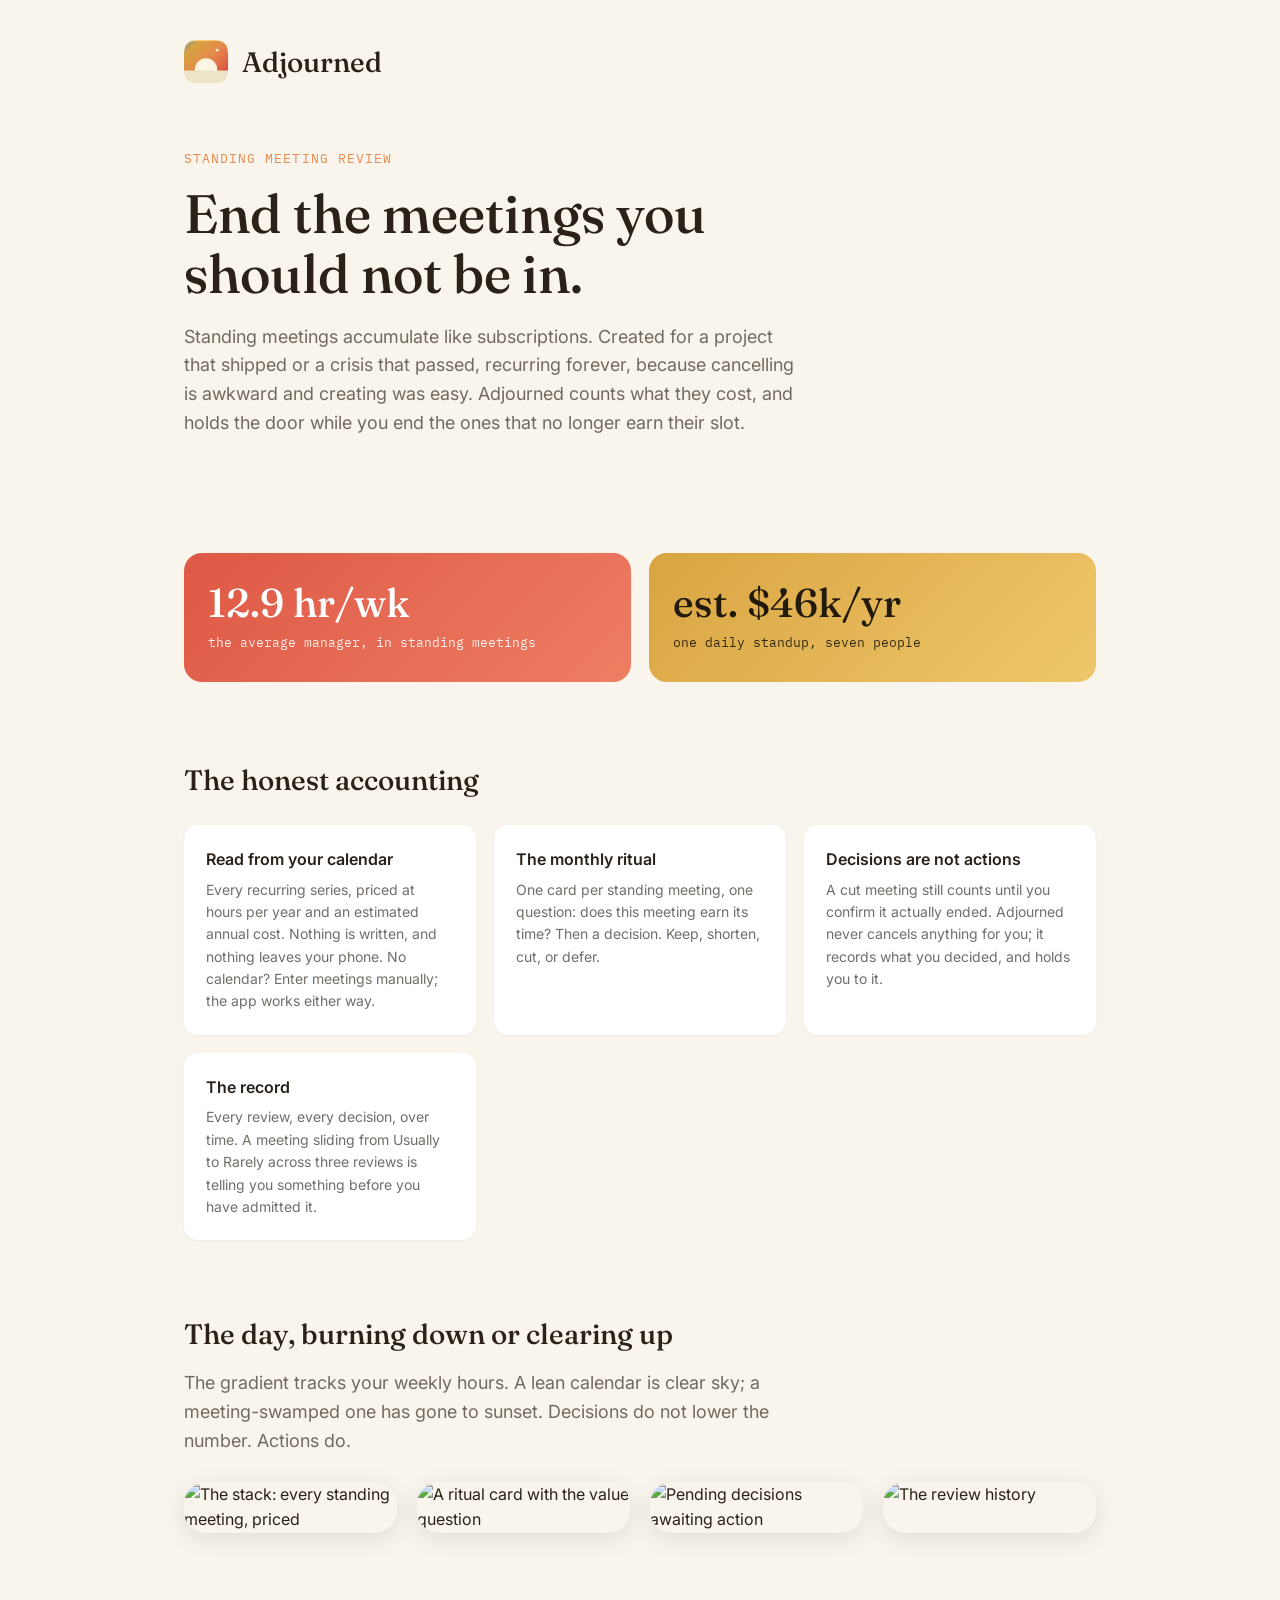
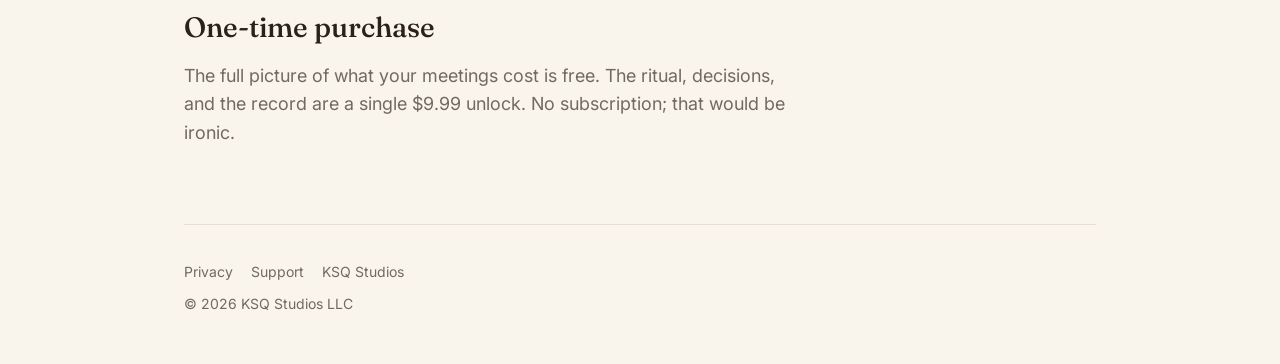
==== index.html @ c8b76a04 "adjournedapp.com v1: index, privacy, support, assets" ====
<!DOCTYPE html>
<html lang="en">
<head>
  <meta charset="utf-8">
  <meta name="viewport" content="width=device-width, initial-scale=1">
  <title>Adjourned: end the meetings you should not be in</title>
  <meta name="description" content="Standing meetings accumulate like subscriptions. Adjourned counts what they cost, and holds the door while you end the ones that no longer earn their slot.">
  <link rel="icon" href="/favicon.png">
  <link rel="apple-touch-icon" href="/apple-touch-icon.png">
  <meta property="og:title" content="Adjourned">
  <meta property="og:description" content="End the meetings you should not be in.">
  <meta property="og:image" content="https://adjournedapp.com/og-image.png">
  <meta property="og:url" content="https://adjournedapp.com">
  <link rel="preconnect" href="https://fonts.googleapis.com">
  <link rel="preconnect" href="https://fonts.gstatic.com" crossorigin>
  <link href="https://fonts.googleapis.com/css2?family=Fraunces:opsz,wght@9..144,500&family=IBM+Plex+Mono:wght@400;500&family=Inter:wght@400;500;600&display=swap" rel="stylesheet">
  <link rel="stylesheet" href="/styles.css">
</head>
<body>
  <div class="wrap">
    <header>
      <div class="mark-row">
        <img src="/apple-touch-icon.png" alt="">
        <a class="wordmark" href="/">Adjourned</a>
      </div>
    </header>

    <div class="hero">
      <div class="eyebrow">Standing meeting review</div>
      <h1>End the meetings you<br>should not be in.</h1>
      <p class="lede">Standing meetings accumulate like subscriptions. Created for a project that shipped or a crisis that passed, recurring forever, because cancelling is awkward and creating was easy. Adjourned counts what they cost, and holds the door while you end the ones that no longer earn their slot.</p>
      <a class="store-badge" href="#" aria-label="Download on the App Store">
        <!-- App Store badge img goes here at launch -->
      </a>
    </div>

    <div class="figures">
      <div class="figure-card coral">
        <div class="big">12.9 hr/wk</div>
        <div class="caption">the average manager, in standing meetings</div>
      </div>
      <div class="figure-card golden">
        <div class="big">est. $46k/yr</div>
        <div class="caption">one daily standup, seven people</div>
      </div>
    </div>

    <section>
      <h2>The honest accounting</h2>
      <div class="feature-grid">
        <div class="feature">
          <h3>Read from your calendar</h3>
          <p>Every recurring series, priced at hours per year and an estimated annual cost. Nothing is written, and nothing leaves your phone. No calendar? Enter meetings manually; the app works either way.</p>
        </div>
        <div class="feature">
          <h3>The monthly ritual</h3>
          <p>One card per standing meeting, one question: does this meeting earn its time? Then a decision. Keep, shorten, cut, or defer.</p>
        </div>
        <div class="feature">
          <h3>Decisions are not actions</h3>
          <p>A cut meeting still counts until you confirm it actually ended. Adjourned never cancels anything for you; it records what you decided, and holds you to it.</p>
        </div>
        <div class="feature">
          <h3>The record</h3>
          <p>Every review, every decision, over time. A meeting sliding from Usually to Rarely across three reviews is telling you something before you have admitted it.</p>
        </div>
      </div>
    </section>

    <section>
      <h2>The day, burning down or clearing up</h2>
      <p class="lede">The gradient tracks your weekly hours. A lean calendar is clear sky; a meeting-swamped one has gone to sunset. Decisions do not lower the number. Actions do.</p>
      <div class="shots">
        <img src="/images/01.png" alt="The stack: every standing meeting, priced">
        <img src="/images/02.png" alt="A ritual card with the value question">
        <img src="/images/03.png" alt="Pending decisions awaiting action">
        <img src="/images/04.png" alt="The review history">
      </div>
    </section>

    <section>
      <h2>One-time purchase</h2>
      <p class="lede">The full picture of what your meetings cost is free. The ritual, decisions, and the record are a single $9.99 unlock. No subscription; that would be ironic.</p>
    </section>

    <footer>
      <nav>
        <a href="/privacy">Privacy</a>
        <a href="/support">Support</a>
        <a href="https://ksqstudios.com">KSQ Studios</a>
      </nav>
      <div>&copy; 2026 KSQ Studios LLC</div>
    </footer>
  </div>
</body>
</html>
---- styles.css ----
/* adjournedapp.com shared stylesheet.
   Palette: Adjourned cream base, sunset arc accents.
   Fraunces: wordmark + gradient card figures only.
   IBM Plex Mono: eyebrows + data. Inter: everything else. */

:root {
  --cream: #FAF5EC;
  --ink: #2A2118;
  --ink-soft: rgba(42, 33, 24, 0.66);
  --card: #FFFFFF;
  --accent: #E58A4E;
  --sky-top: #4A90C2;    --sky-bottom: #7FB8DC;
  --golden-top: #D9A441; --golden-bottom: #EFC76B;
  --apricot-top: #E58A4E;--apricot-bottom: #F2AC72;
  --coral-top: #DE5845;  --coral-bottom: #EE7E63;
  --verm-top: #C7302B;   --verm-bottom: #E04E38;
}

* { margin: 0; padding: 0; box-sizing: border-box; }

body {
  background: var(--cream);
  color: var(--ink);
  font-family: 'Inter', -apple-system, sans-serif;
  font-size: 16px;
  line-height: 1.6;
  -webkit-font-smoothing: antialiased;
}

.wrap {
  max-width: 960px;
  margin: 0 auto;
  padding: 0 24px;
}

/* Masthead */
header {
  padding: 40px 0 8px;
}
.mark-row {
  display: flex;
  align-items: center;
  gap: 14px;
}
.mark-row img {
  width: 44px; height: 44px;
  border-radius: 10px;
}
.wordmark {
  font-family: 'Fraunces', serif;
  font-weight: 500;
  font-size: 28px;
  color: var(--ink);
  text-decoration: none;
}

/* Hero */
.hero {
  padding: 56px 0 40px;
}
.eyebrow {
  font-family: 'IBM Plex Mono', monospace;
  font-size: 13px;
  letter-spacing: 0.08em;
  text-transform: uppercase;
  color: var(--accent);
  margin-bottom: 14px;
}
h1 {
  font-family: 'Fraunces', serif;
  font-weight: 500;
  font-size: clamp(34px, 6vw, 54px);
  line-height: 1.12;
  margin-bottom: 18px;
}
.lede {
  font-size: 18px;
  color: var(--ink-soft);
  max-width: 620px;
}
.store-badge {
  display: inline-block;
  margin-top: 28px;
}

/* Gradient figure cards */
.figures {
  display: grid;
  grid-template-columns: 1fr 1fr;
  gap: 18px;
  margin: 40px 0;
}
@media (max-width: 640px) { .figures { grid-template-columns: 1fr; } }
.figure-card {
  border-radius: 18px;
  padding: 28px 24px;
  color: #fff;
}
.figure-card.coral { background: linear-gradient(135deg, var(--coral-top), var(--coral-bottom)); }
.figure-card.golden { background: linear-gradient(135deg, var(--golden-top), var(--golden-bottom)); color: rgba(0,0,0,0.85); }
.figure-card .big {
  font-family: 'Fraunces', serif;
  font-weight: 500;
  font-size: 40px;
  line-height: 1.1;
}
.figure-card .caption {
  font-family: 'IBM Plex Mono', monospace;
  font-size: 13px;
  margin-top: 8px;
  opacity: 0.9;
}

/* Feature sections */
section { padding: 36px 0; }
h2 {
  font-family: 'Fraunces', serif;
  font-weight: 500;
  font-size: 28px;
  margin-bottom: 12px;
}
.feature-grid {
  display: grid;
  grid-template-columns: repeat(auto-fit, minmax(260px, 1fr));
  gap: 18px;
  margin-top: 22px;
}
.feature {
  background: var(--card);
  border-radius: 14px;
  padding: 22px;
  box-shadow: 0 1px 3px rgba(0,0,0,0.05);
}
.feature h3 {
  font-size: 16px;
  font-weight: 600;
  margin-bottom: 6px;
}
.feature p {
  font-size: 14px;
  color: var(--ink-soft);
}

/* Screenshots */
.shots {
  display: grid;
  grid-template-columns: repeat(auto-fit, minmax(200px, 1fr));
  gap: 20px;
  margin-top: 26px;
}
.shots img {
  width: 100%;
  border-radius: 22px;
  box-shadow: 0 6px 24px rgba(0,0,0,0.10);
}

/* Prose pages (privacy, support) */
.prose { padding: 24px 0 56px; max-width: 680px; }
.prose h1 { font-size: 34px; }
.prose h2 { font-size: 21px; margin-top: 30px; }
.prose p, .prose li { color: var(--ink-soft); margin-top: 10px; }
.prose ul { padding-left: 22px; }
.prose a { color: var(--accent); }

/* Footer */
footer {
  padding: 36px 0 48px;
  border-top: 1px solid rgba(42,33,24,0.10);
  margin-top: 40px;
  font-size: 14px;
  color: var(--ink-soft);
}
footer nav { display: flex; gap: 18px; margin-bottom: 10px; }
footer a { color: var(--ink-soft); text-decoration: none; }
footer a:hover { color: var(--accent); }
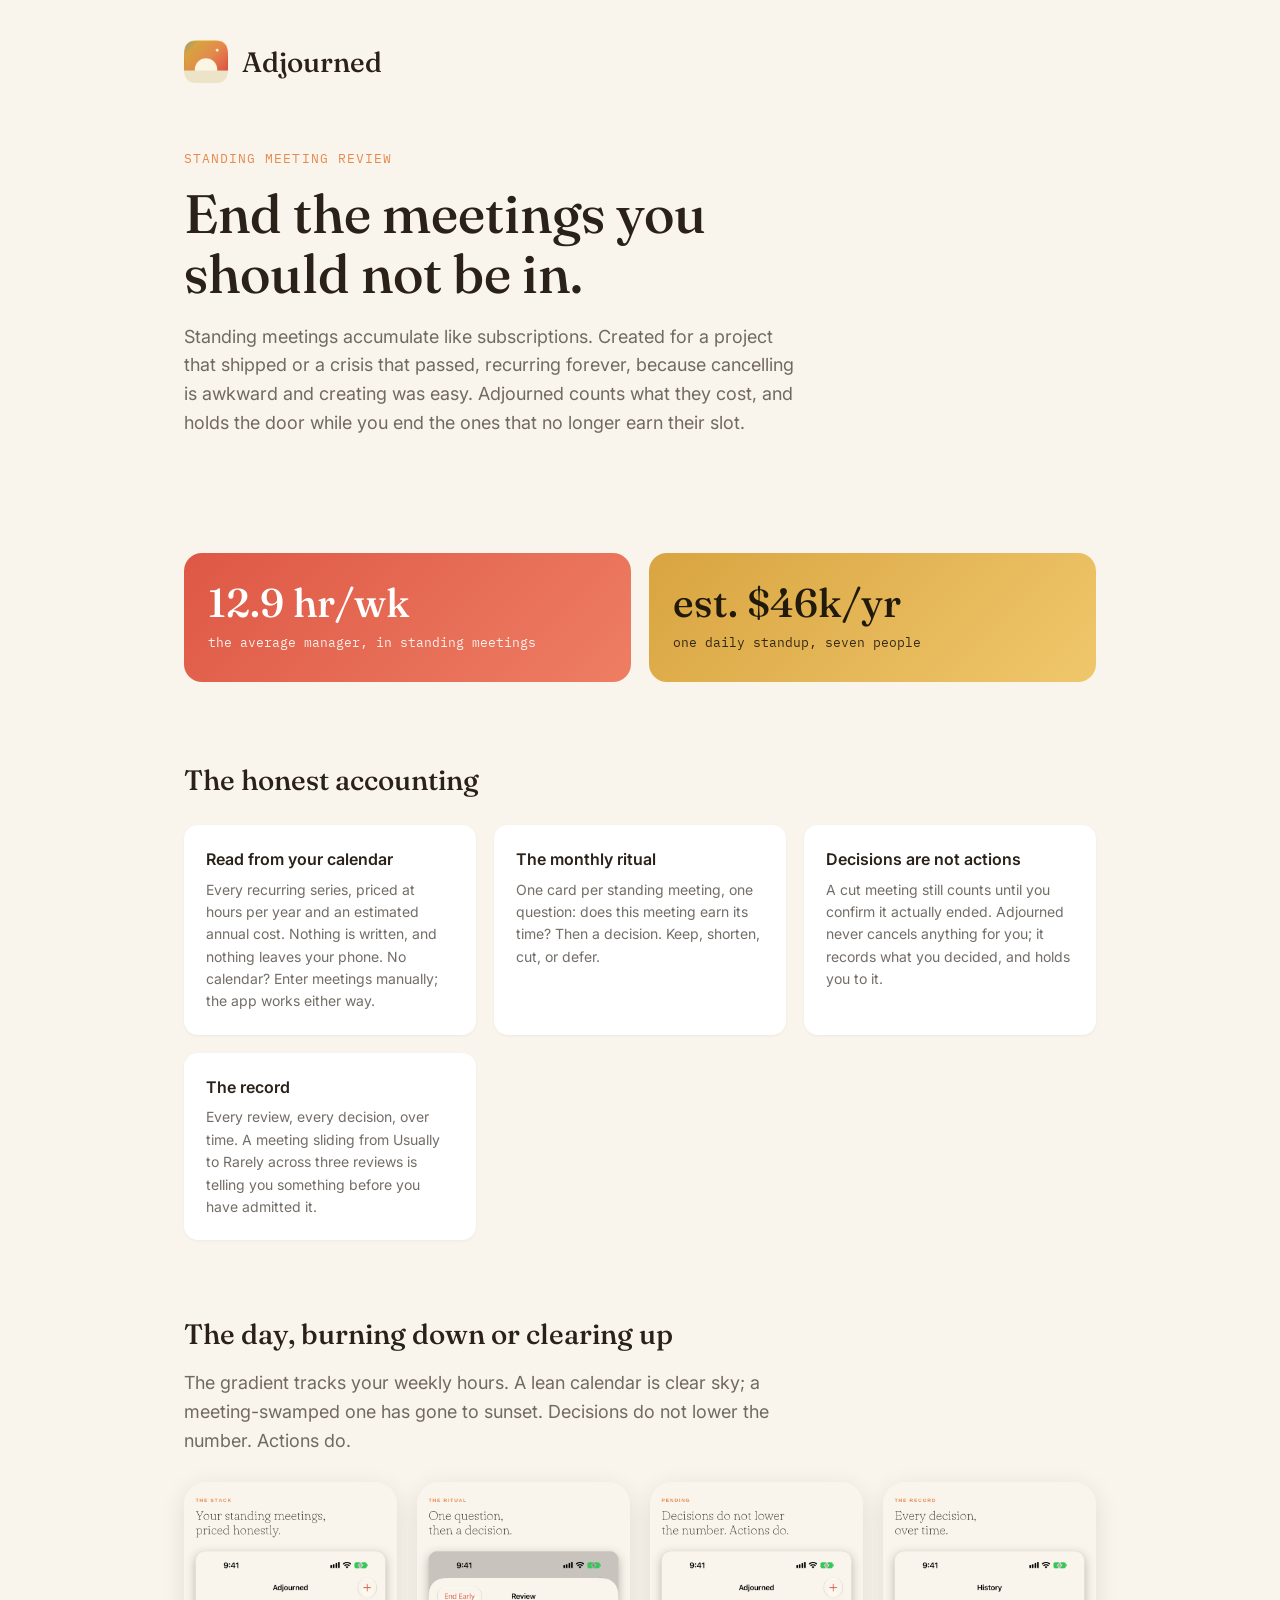
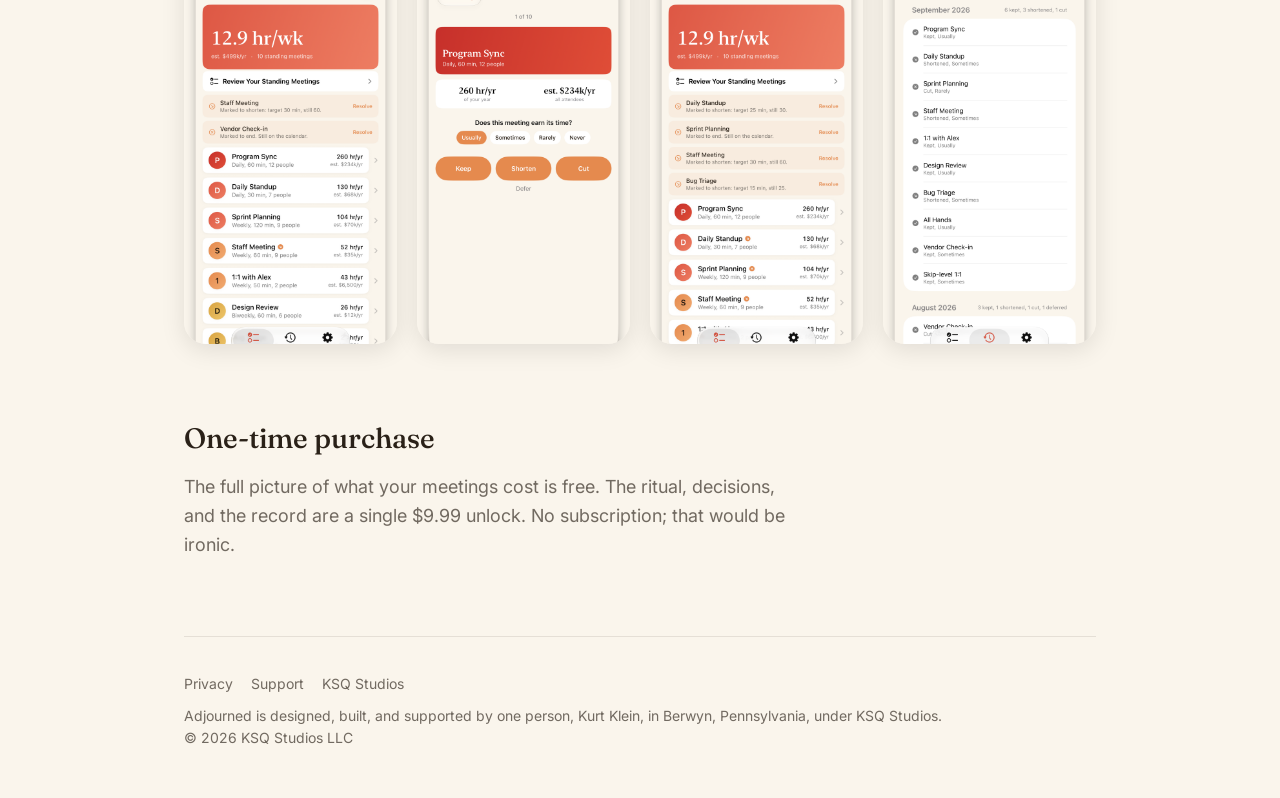
==== commit 2802d6d0: "Drop sibling app list from attribution" ====
--- a/index.html
+++ b/index.html
@@ -89,6 +89,7 @@
         <a href="/support">Support</a>
         <a href="https://ksqstudios.com">KSQ Studios</a>
       </nav>
+      <p>Adjourned is designed, built, and supported by one person, Kurt Klein, in Berwyn, Pennsylvania, under KSQ Studios.</p>
       <div>&copy; 2026 KSQ Studios LLC</div>
     </footer>
   </div>
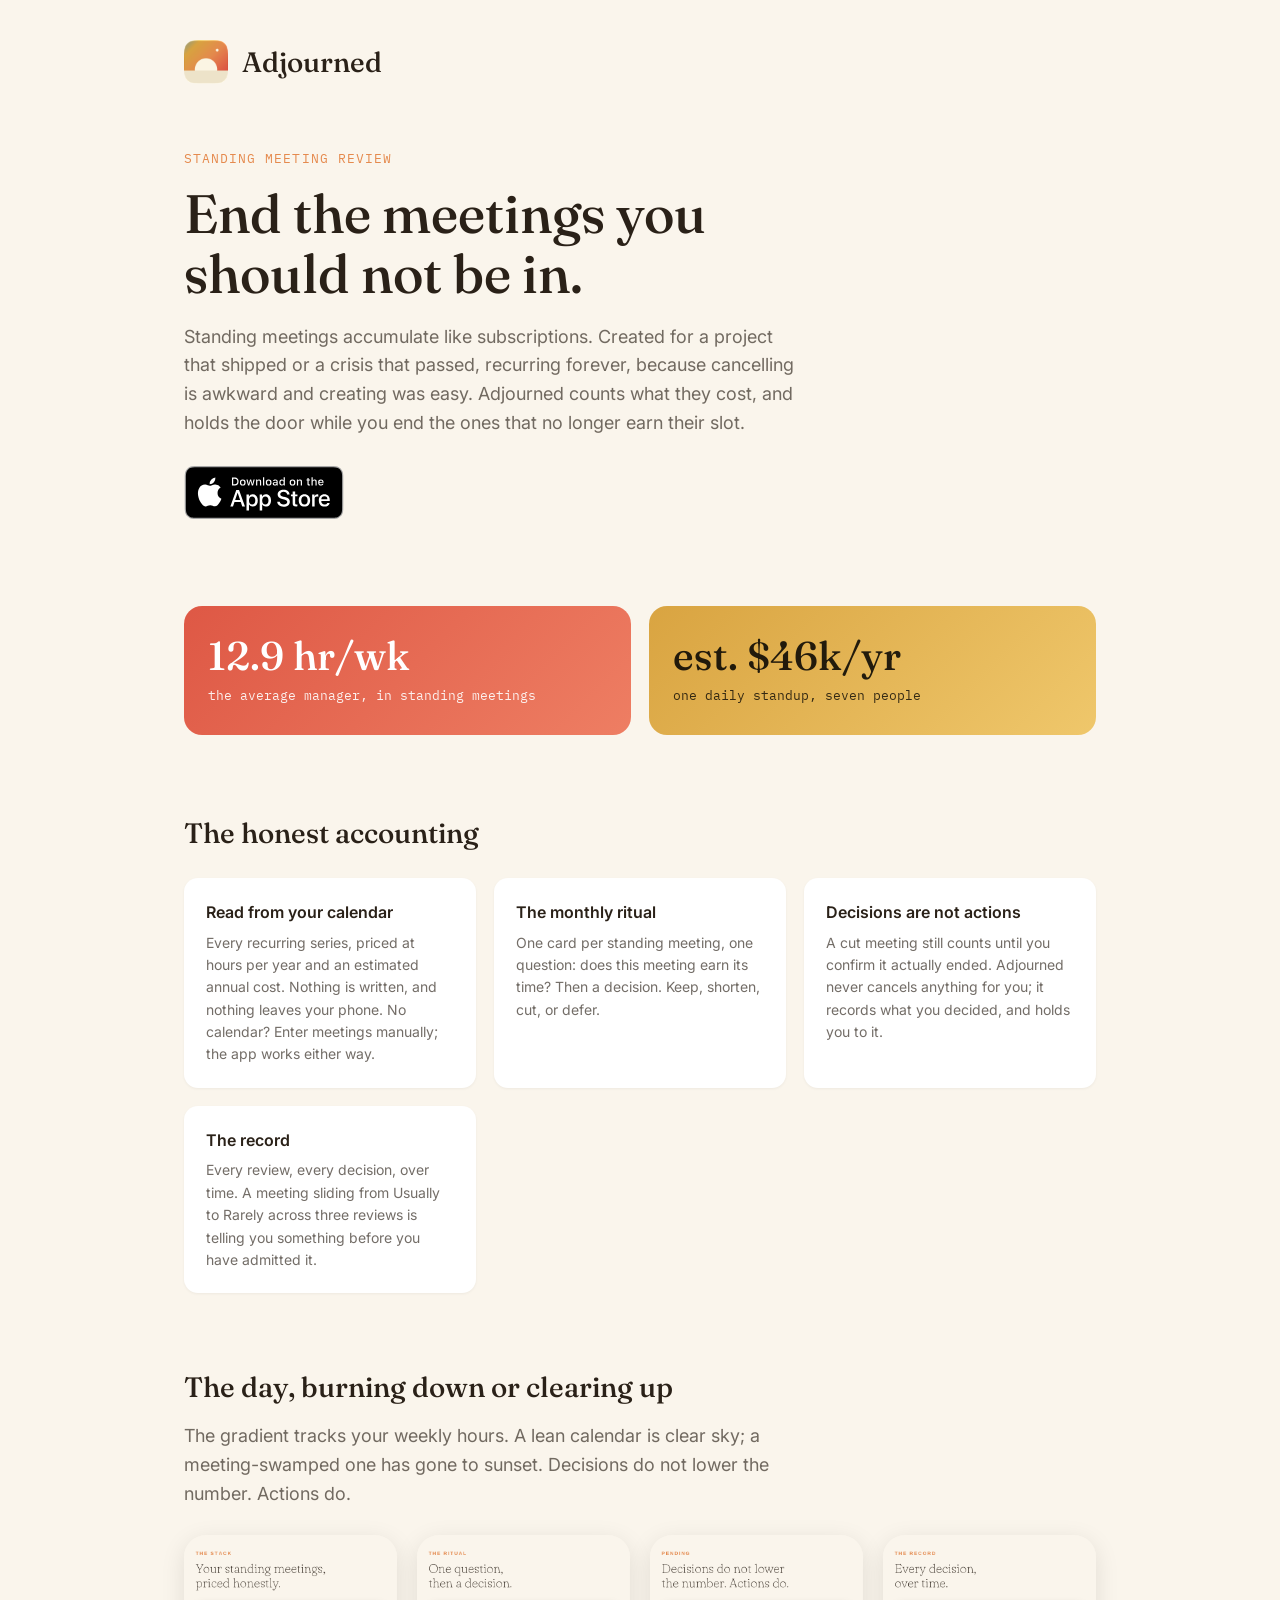
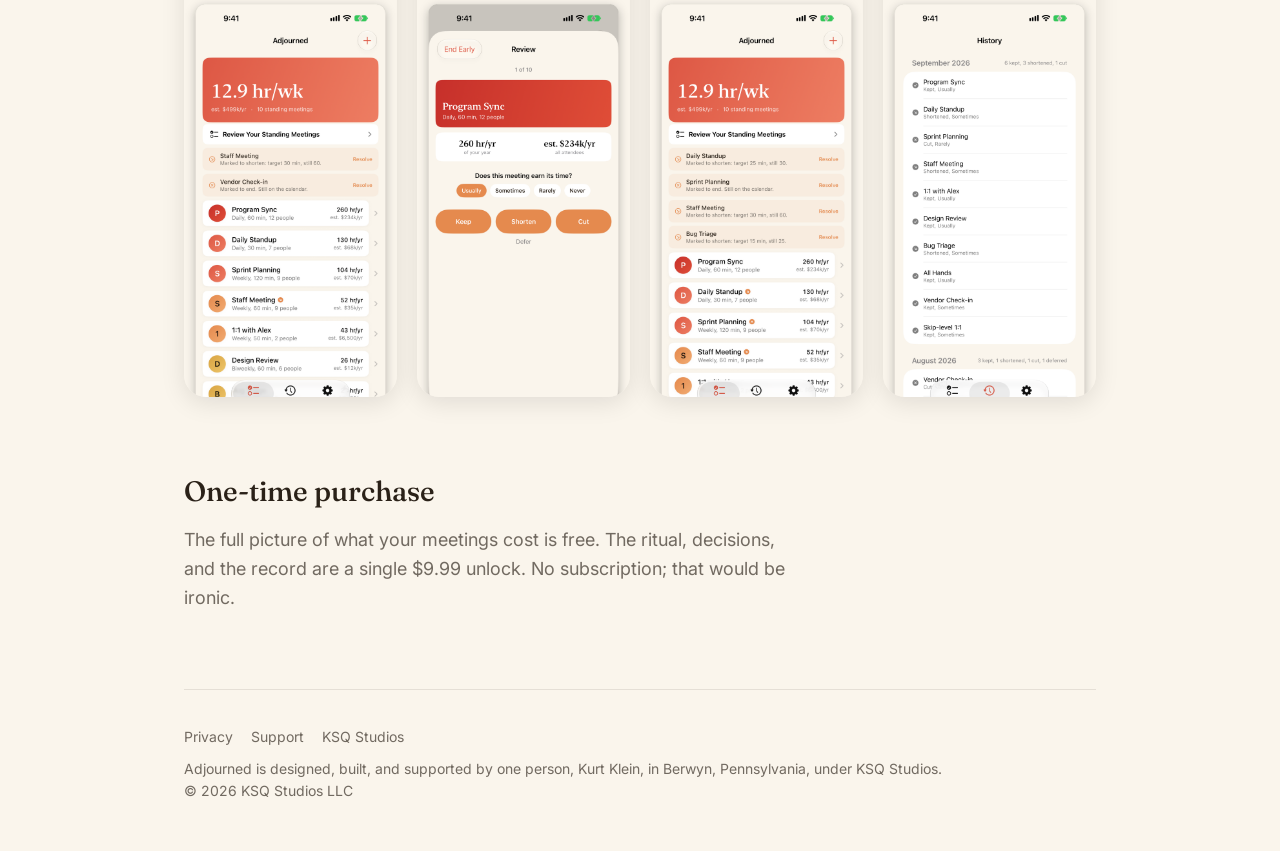
==== commit 7cc73c38: "Activate App Store link for launch" ====
--- a/index.html
+++ b/index.html
@@ -29,8 +29,8 @@
       <div class="eyebrow">Standing meeting review</div>
       <h1>End the meetings you<br>should not be in.</h1>
       <p class="lede">Standing meetings accumulate like subscriptions. Created for a project that shipped or a crisis that passed, recurring forever, because cancelling is awkward and creating was easy. Adjourned counts what they cost, and holds the door while you end the ones that no longer earn their slot.</p>
-      <a class="store-badge" href="#" aria-label="Download on the App Store">
-        <!-- App Store badge img goes here at launch -->
+      <a class="store-badge" href="https://apps.apple.com/us/app/adjourned/id6806115869" rel="noopener" aria-label="Download on the App Store">
+        <img src="/images/app-store-badge.svg" alt="Download on the App Store" width="160" height="53" style="display: block;">
       </a>
     </div>
 
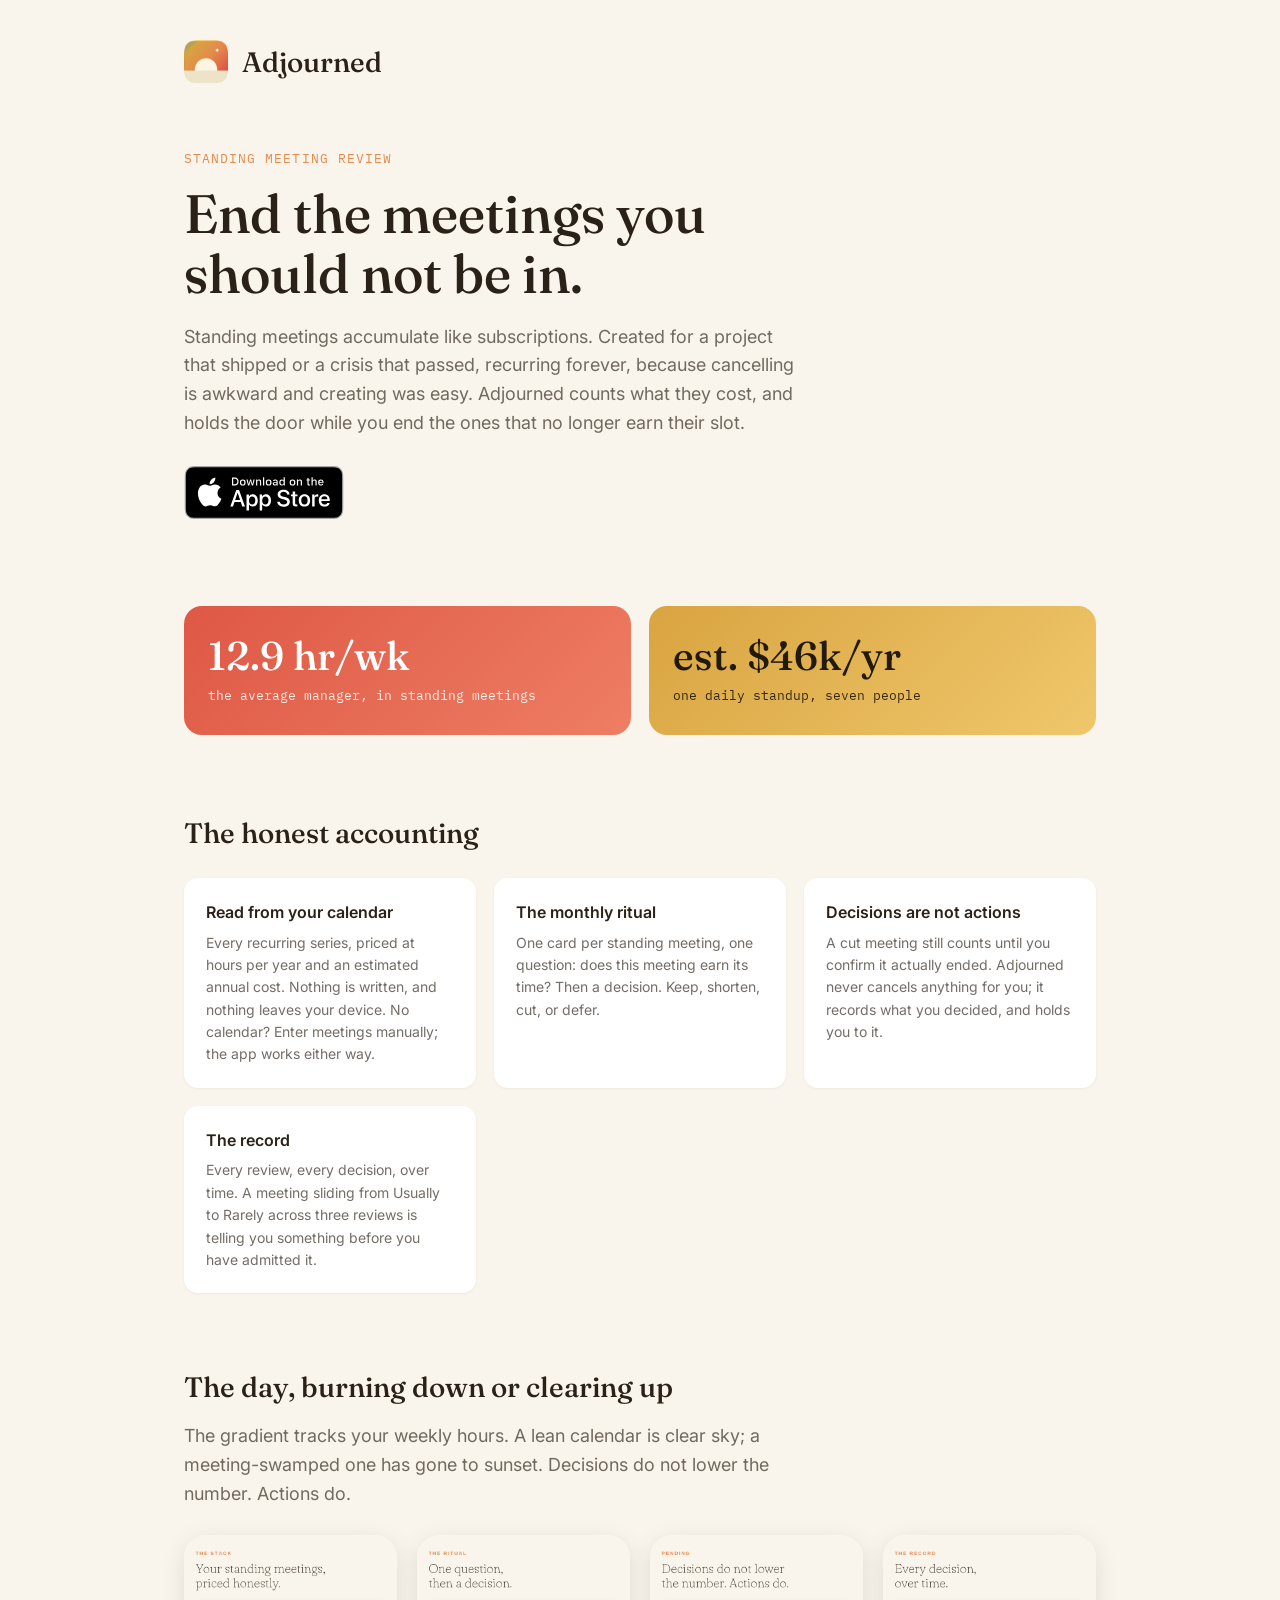
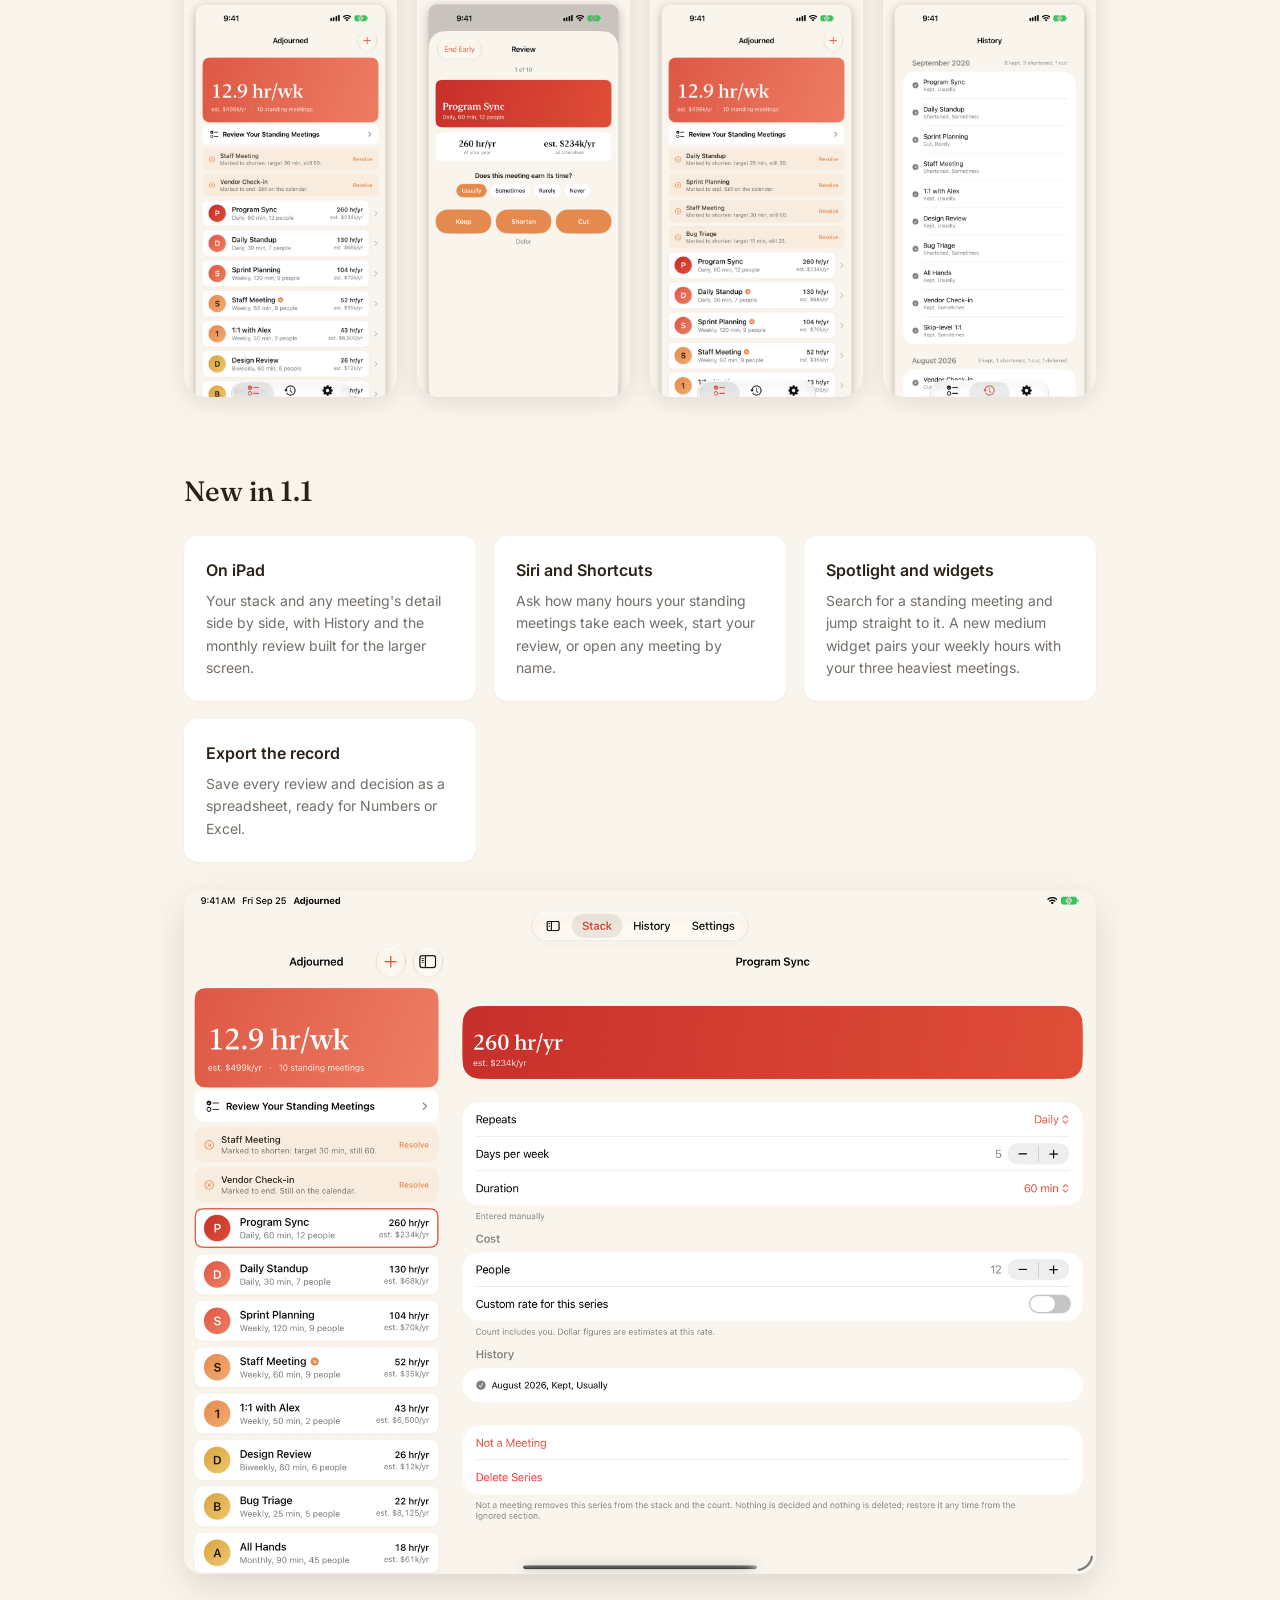
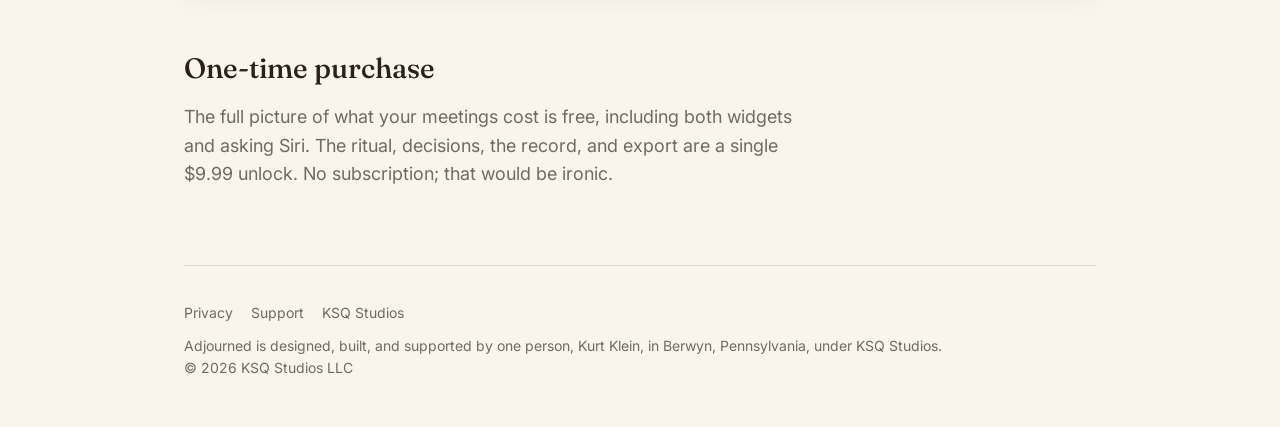
==== commit cffc0040: "Updated site for v1.1" ====
--- a/index.html
+++ b/index.html
@@ -15,6 +15,18 @@
   <link rel="preconnect" href="https://fonts.gstatic.com" crossorigin>
   <link href="https://fonts.googleapis.com/css2?family=Fraunces:opsz,wght@9..144,500&family=IBM+Plex+Mono:wght@400;500&family=Inter:wght@400;500;600&display=swap" rel="stylesheet">
   <link rel="stylesheet" href="/styles.css">
+  <style>
+    /* v1.1: the landscape iPad capture. The .shots grid is sized for
+       portrait phone captures, so this image gets its own frame. */
+    .ipad-shot {
+      display: block;
+      width: 100%;
+      height: auto;
+      margin-top: 28px;
+      border-radius: 18px;
+      box-shadow: 0 12px 36px rgba(42, 33, 24, 0.14);
+    }
+  </style>
 </head>
 <body>
   <div class="wrap">
@@ -50,7 +62,7 @@
       <div class="feature-grid">
         <div class="feature">
           <h3>Read from your calendar</h3>
-          <p>Every recurring series, priced at hours per year and an estimated annual cost. Nothing is written, and nothing leaves your phone. No calendar? Enter meetings manually; the app works either way.</p>
+          <p>Every recurring series, priced at hours per year and an estimated annual cost. Nothing is written, and nothing leaves your device. No calendar? Enter meetings manually; the app works either way.</p>
         </div>
         <div class="feature">
           <h3>The monthly ritual</h3>
@@ -79,8 +91,31 @@
     </section>
 
     <section>
+      <h2>New in 1.1</h2>
+      <div class="feature-grid">
+        <div class="feature">
+          <h3>On iPad</h3>
+          <p>Your stack and any meeting's detail side by side, with History and the monthly review built for the larger screen.</p>
+        </div>
+        <div class="feature">
+          <h3>Siri and Shortcuts</h3>
+          <p>Ask how many hours your standing meetings take each week, start your review, or open any meeting by name.</p>
+        </div>
+        <div class="feature">
+          <h3>Spotlight and widgets</h3>
+          <p>Search for a standing meeting and jump straight to it. A new medium widget pairs your weekly hours with your three heaviest meetings.</p>
+        </div>
+        <div class="feature">
+          <h3>Export the record</h3>
+          <p>Save every review and decision as a spreadsheet, ready for Numbers or Excel.</p>
+        </div>
+      </div>
+      <img class="ipad-shot" src="/images/ipad-01.png" alt="Adjourned on iPad: the stack of standing meetings beside one meeting's detail" width="1600" height="1200" loading="lazy">
+    </section>
+
+    <section>
       <h2>One-time purchase</h2>
-      <p class="lede">The full picture of what your meetings cost is free. The ritual, decisions, and the record are a single $9.99 unlock. No subscription; that would be ironic.</p>
+      <p class="lede">The full picture of what your meetings cost is free, including both widgets and asking Siri. The ritual, decisions, the record, and export are a single $9.99 unlock. No subscription; that would be ironic.</p>
     </section>
 
     <footer>
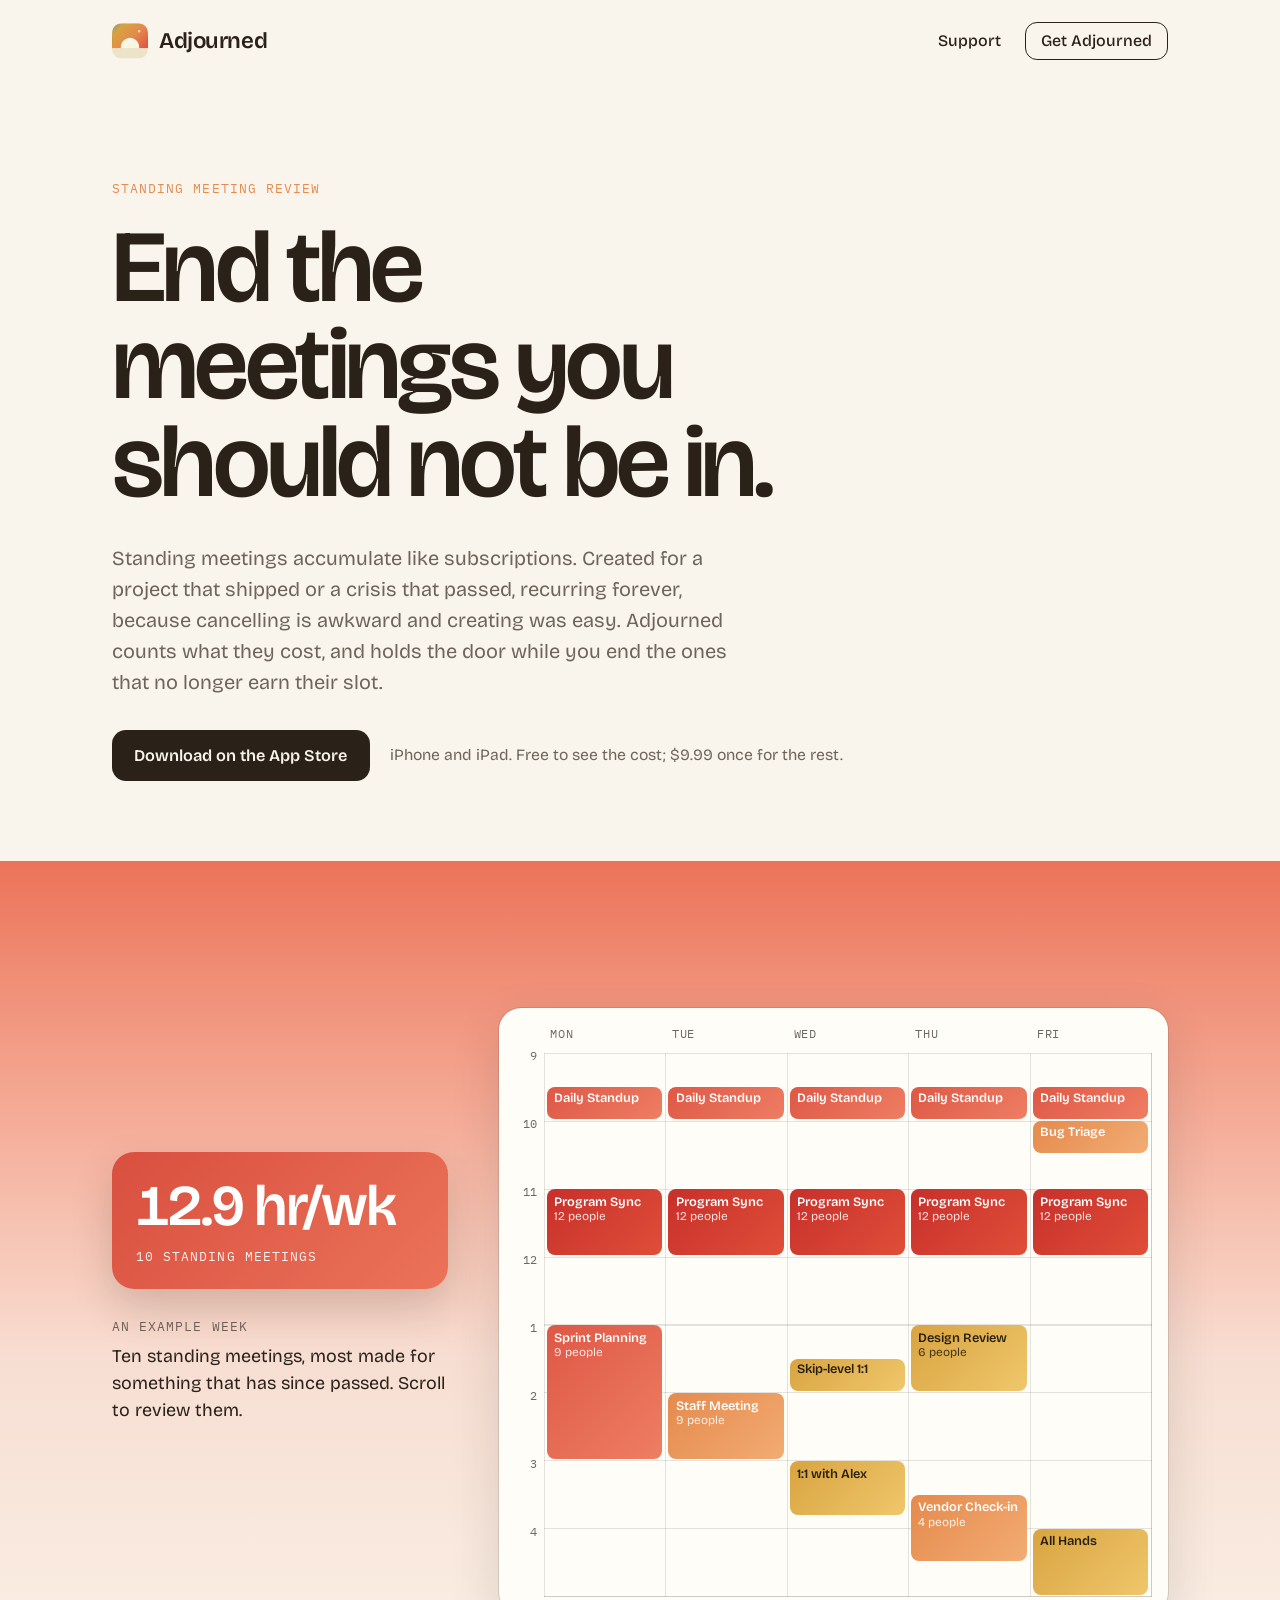
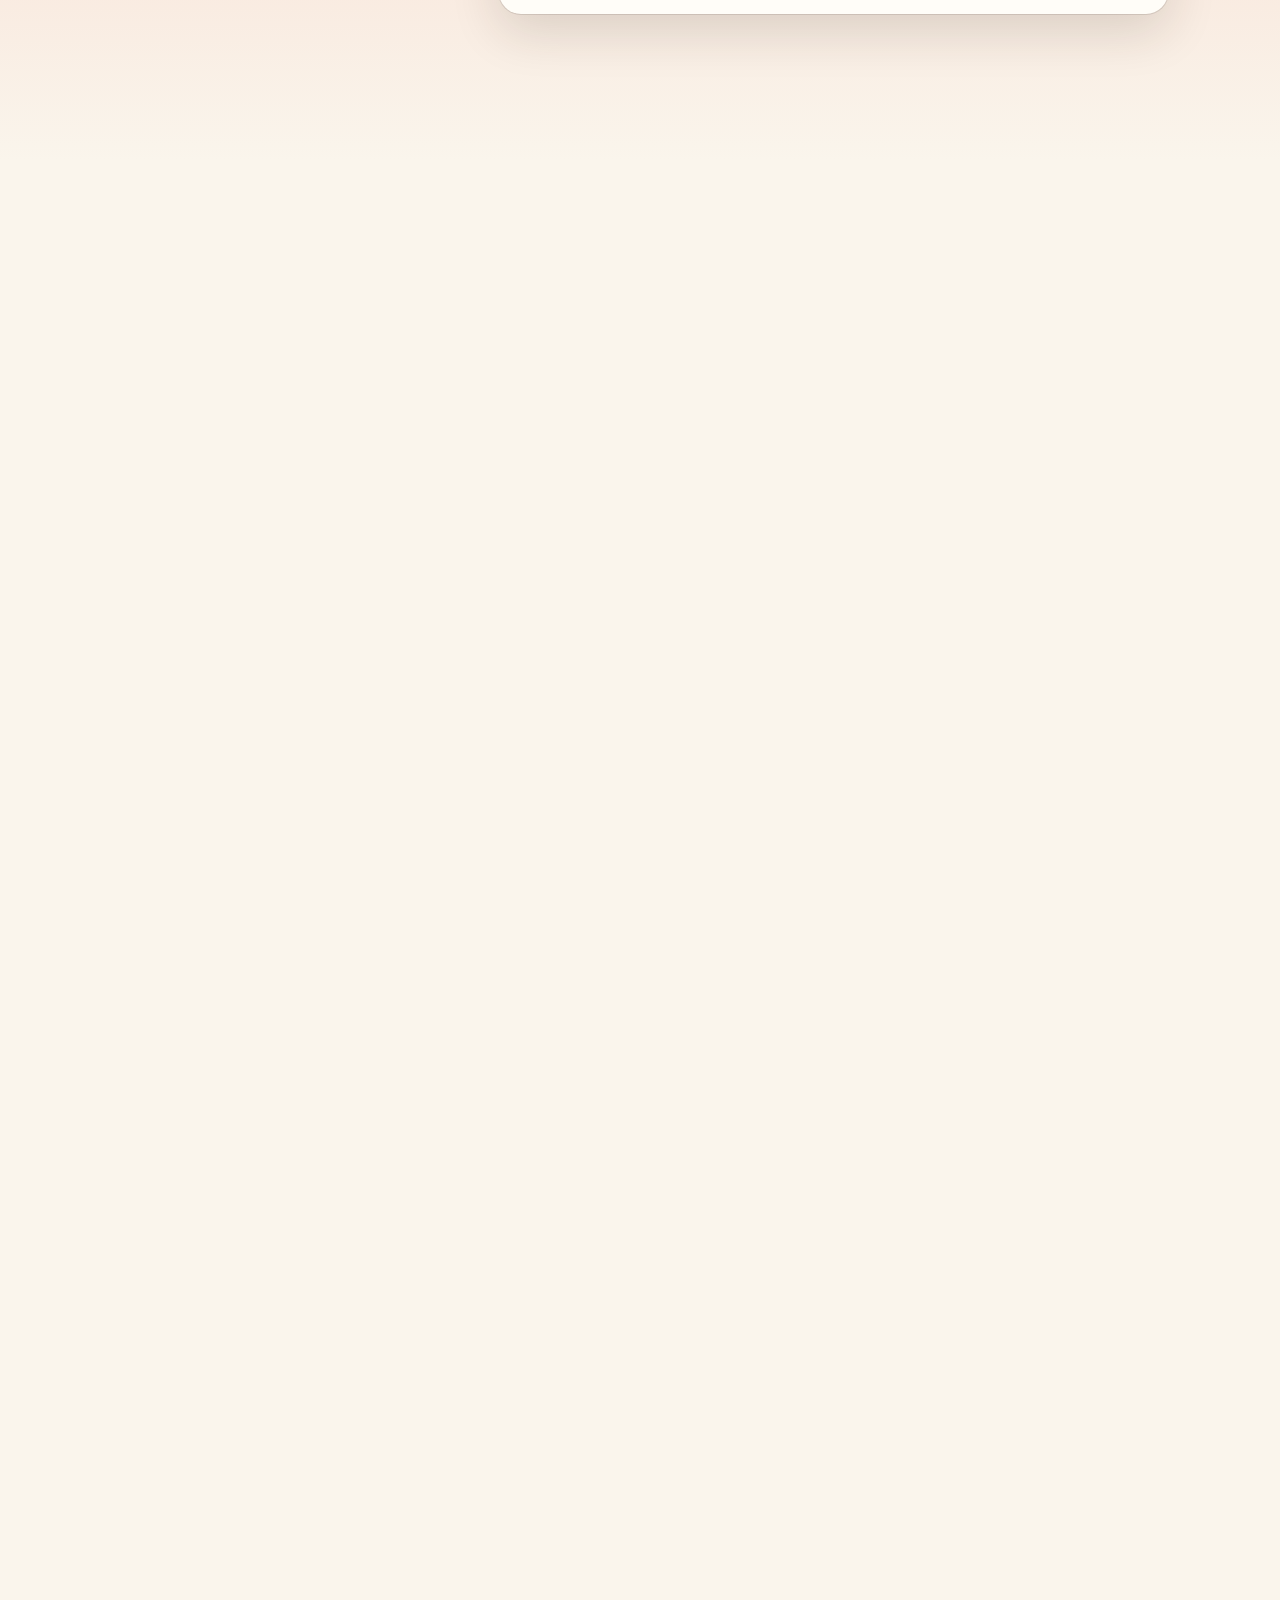
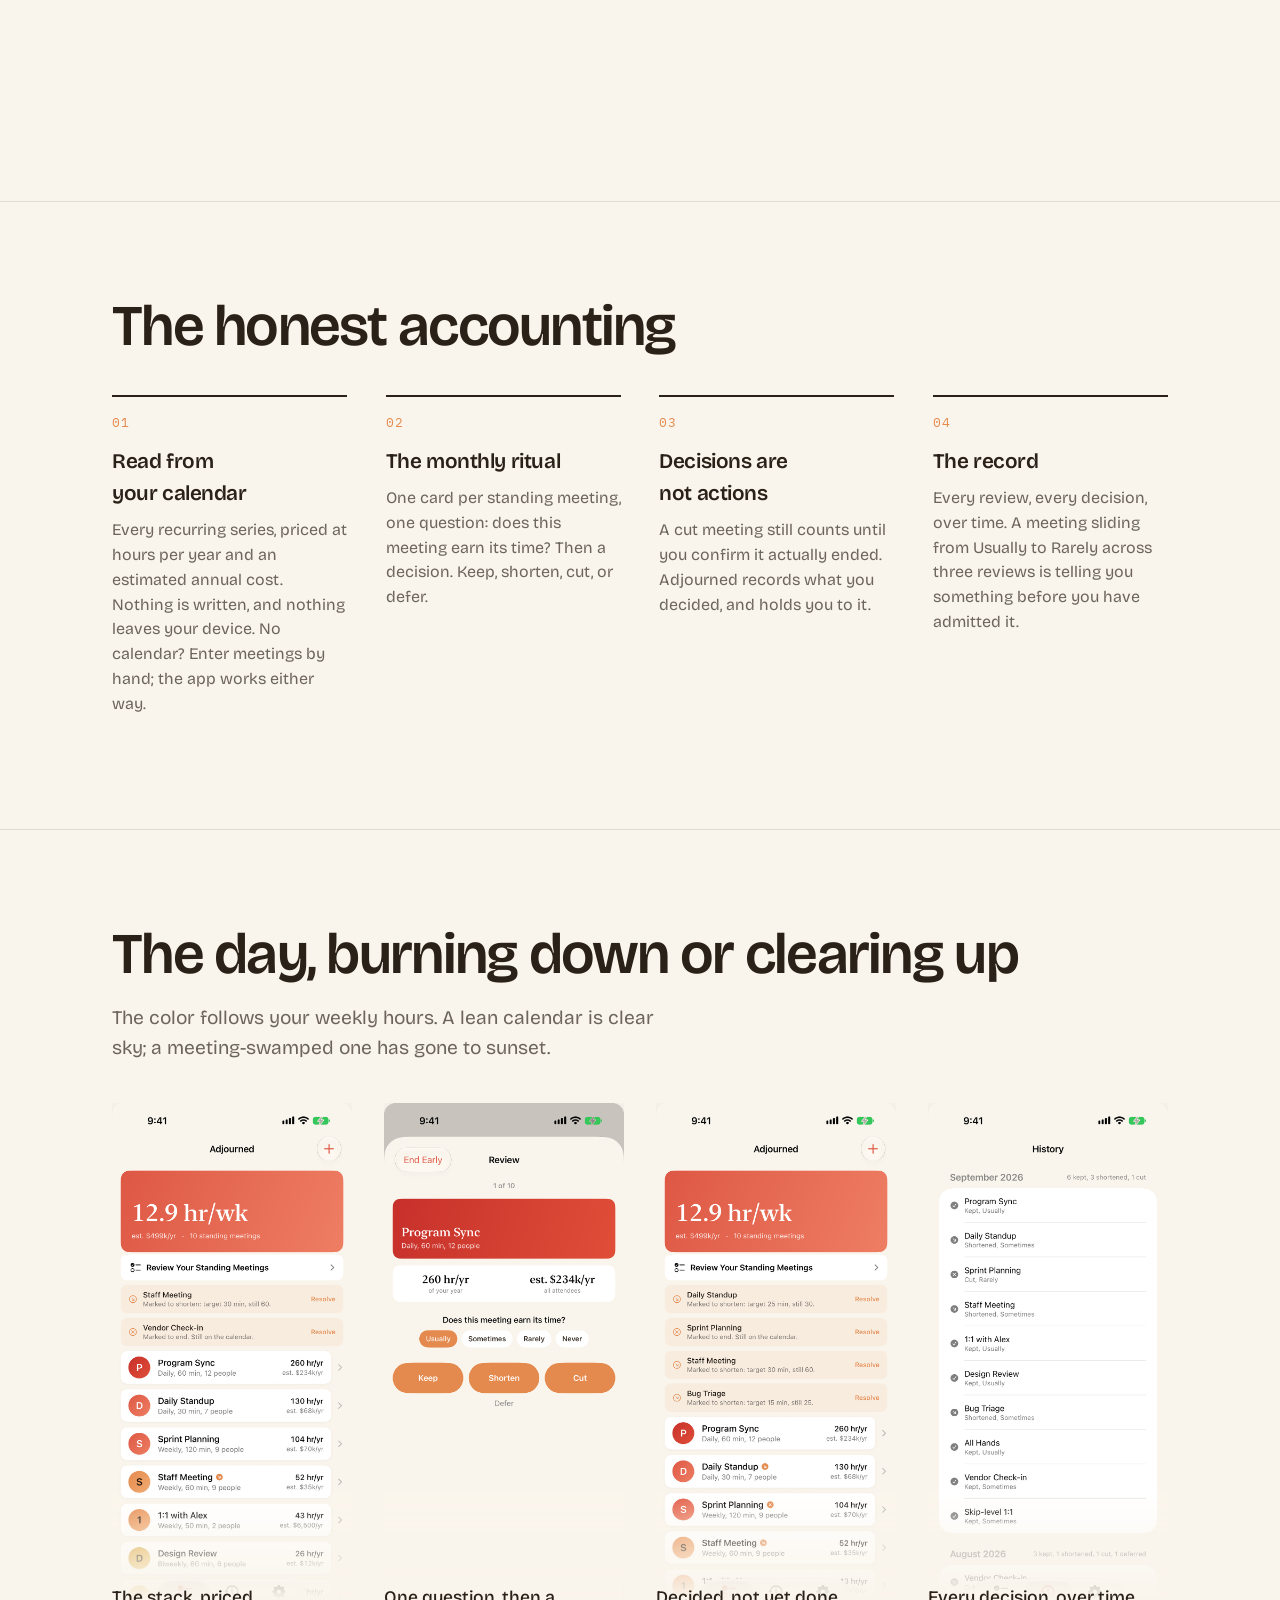
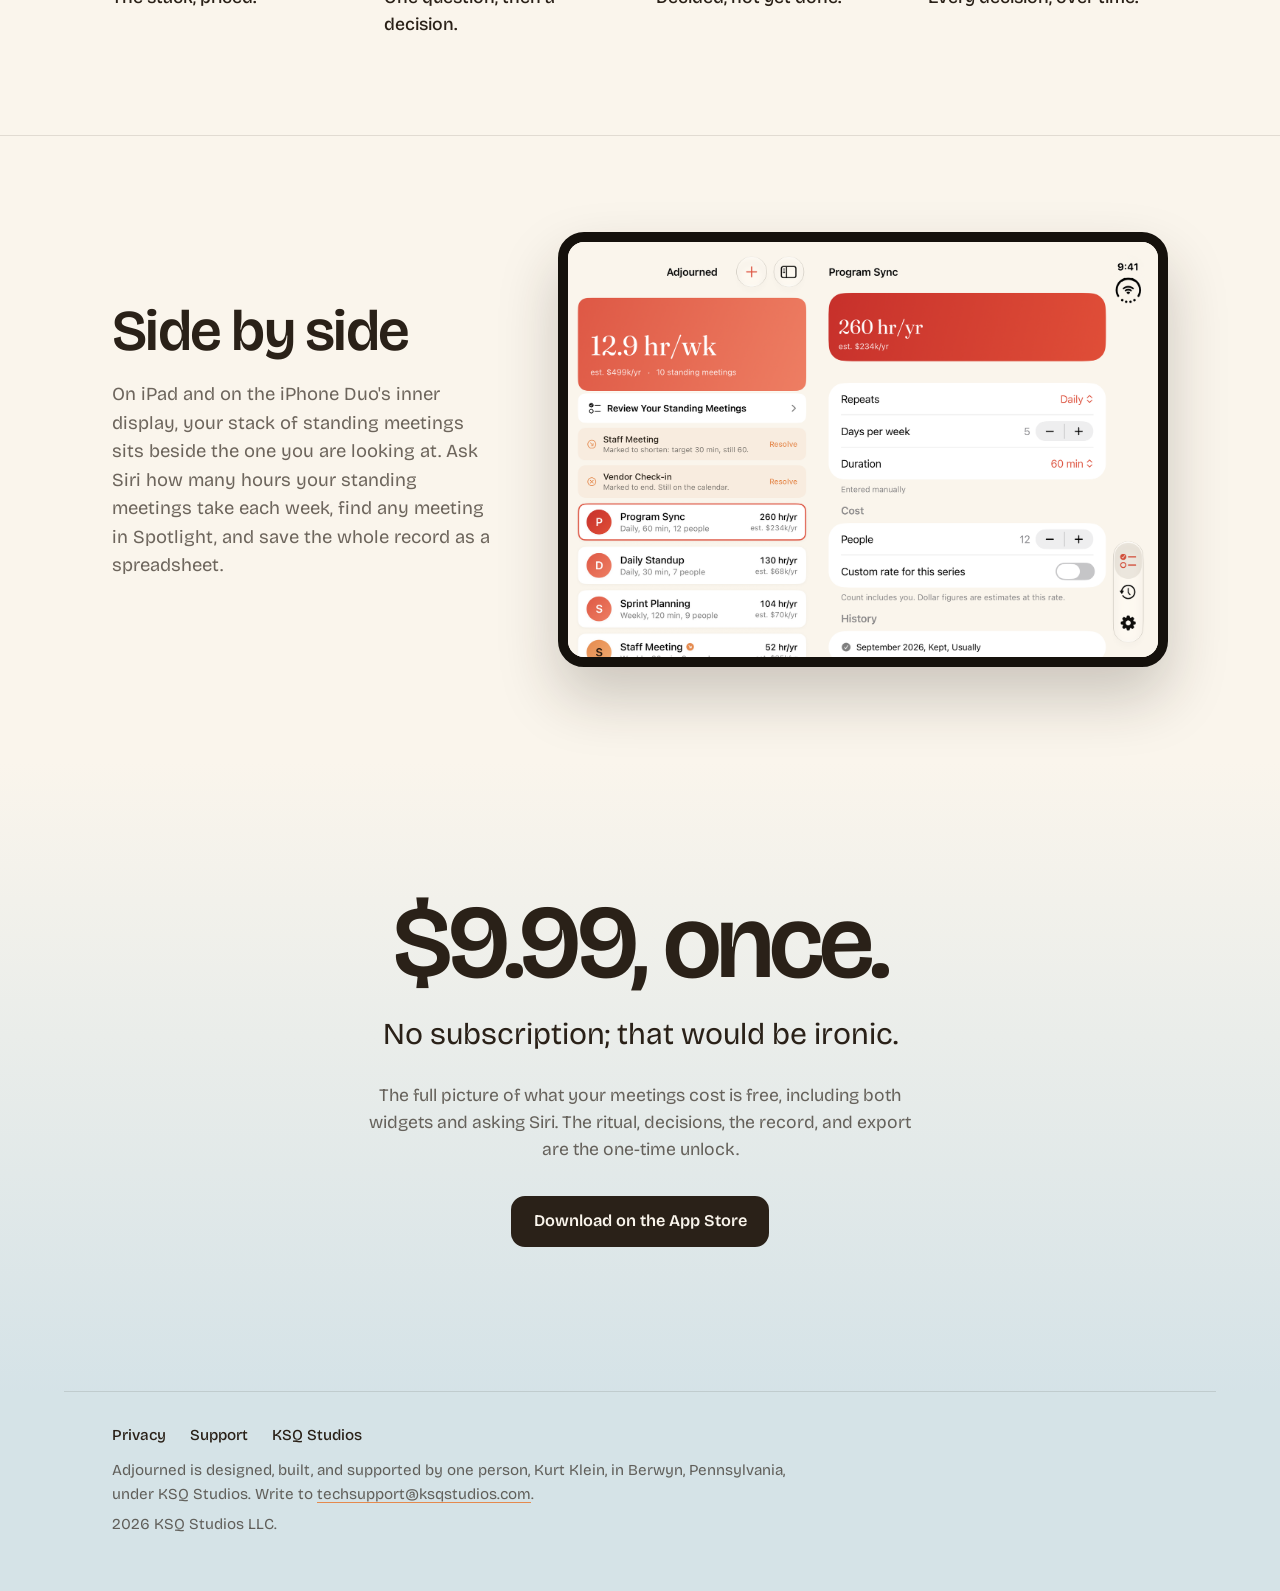
==== commit c0587870: "Redesign the site: a scrolling monthly review that clears an example week" ====
--- a/index.html
+++ b/index.html
@@ -1,132 +1,216 @@
-<!DOCTYPE html>
+<!doctype html>
 <html lang="en">
 <head>
-  <meta charset="utf-8">
-  <meta name="viewport" content="width=device-width, initial-scale=1">
-  <title>Adjourned: end the meetings you should not be in</title>
-  <meta name="description" content="Standing meetings accumulate like subscriptions. Adjourned counts what they cost, and holds the door while you end the ones that no longer earn their slot.">
-  <link rel="icon" href="/favicon.png">
-  <link rel="apple-touch-icon" href="/apple-touch-icon.png">
-  <meta property="og:title" content="Adjourned">
-  <meta property="og:description" content="End the meetings you should not be in.">
-  <meta property="og:image" content="https://adjournedapp.com/og-image.png">
-  <meta property="og:url" content="https://adjournedapp.com">
-  <link rel="preconnect" href="https://fonts.googleapis.com">
-  <link rel="preconnect" href="https://fonts.gstatic.com" crossorigin>
-  <link href="https://fonts.googleapis.com/css2?family=Fraunces:opsz,wght@9..144,500&family=IBM+Plex+Mono:wght@400;500&family=Inter:wght@400;500;600&display=swap" rel="stylesheet">
-  <link rel="stylesheet" href="/styles.css">
-  <style>
-    /* v1.1: the landscape iPad capture. The .shots grid is sized for
-       portrait phone captures, so this image gets its own frame. */
-    .ipad-shot {
-      display: block;
-      width: 100%;
-      height: auto;
-      margin-top: 28px;
-      border-radius: 18px;
-      box-shadow: 0 12px 36px rgba(42, 33, 24, 0.14);
-    }
-  </style>
+<meta charset="utf-8">
+<meta name="viewport" content="width=device-width, initial-scale=1">
+<title>Adjourned, end the meetings you should not be in</title>
+<meta name="description" content="Standing meetings accumulate like subscriptions. Adjourned counts what they cost, and holds the door while you end the ones that no longer earn their slot.">
+<meta property="og:type" content="website">
+<meta property="og:url" content="https://adjournedapp.com">
+<meta property="og:title" content="Adjourned">
+<meta property="og:description" content="End the meetings you should not be in.">
+<meta property="og:image" content="https://adjournedapp.com/og-image.png">
+<meta name="twitter:card" content="summary_large_image">
+<link rel="canonical" href="https://adjournedapp.com">
+<meta name="theme-color" content="#faf5ec">
+<link rel="icon" href="/favicon.png">
+<link rel="apple-touch-icon" href="/apple-touch-icon.png">
+<link rel="preconnect" href="https://fonts.googleapis.com">
+<link rel="preconnect" href="https://fonts.gstatic.com" crossorigin>
+<link href="https://fonts.googleapis.com/css2?family=Bricolage+Grotesque:opsz,wght@12..96,300..700&family=IBM+Plex+Mono:wght@400;500&display=swap" rel="stylesheet">
+<link rel="stylesheet" href="/styles.css">
+<script defer src="/scripts.js"></script>
 </head>
 <body>
-  <div class="wrap">
-    <header>
-      <div class="mark-row">
-        <img src="/apple-touch-icon.png" alt="">
-        <a class="wordmark" href="/">Adjourned</a>
-      </div>
-    </header>
-
-    <div class="hero">
-      <div class="eyebrow">Standing meeting review</div>
-      <h1>End the meetings you<br>should not be in.</h1>
-      <p class="lede">Standing meetings accumulate like subscriptions. Created for a project that shipped or a crisis that passed, recurring forever, because cancelling is awkward and creating was easy. Adjourned counts what they cost, and holds the door while you end the ones that no longer earn their slot.</p>
-      <a class="store-badge" href="https://apps.apple.com/us/app/adjourned/id6806115869" rel="noopener" aria-label="Download on the App Store">
-        <img src="/images/app-store-badge.svg" alt="Download on the App Store" width="160" height="53" style="display: block;">
-      </a>
-    </div>
-
-    <div class="figures">
-      <div class="figure-card coral">
-        <div class="big">12.9 hr/wk</div>
-        <div class="caption">the average manager, in standing meetings</div>
-      </div>
-      <div class="figure-card golden">
-        <div class="big">est. $46k/yr</div>
-        <div class="caption">one daily standup, seven people</div>
-      </div>
-    </div>
-
-    <section>
+
+<header class="bar">
+  <div class="bar-inner">
+    <a class="mark" href="/"><img src="/apple-touch-icon.png" alt="" width="36" height="36">Adjourned</a>
+    <nav aria-label="Site">
+      <a href="/support">Support</a>
+      <a class="bar-cta" href="https://apps.apple.com/us/app/adjourned/id6806115869" rel="noopener">Get Adjourned</a>
+    </nav>
+  </div>
+</header>
+
+<main>
+
+  <section class="hero">
+    <p class="eyebrow">Standing meeting review</p>
+    <h1>End the meetings you should not be in.</h1>
+    <p class="lede">
+      Standing meetings accumulate like subscriptions. Created for a project
+      that shipped or a crisis that passed, recurring forever, because
+      cancelling is awkward and creating was easy. Adjourned counts what they
+      cost, and holds the door while you end the ones that no longer earn
+      their slot.
+    </p>
+    <p class="buy">
+      <a class="button" href="https://apps.apple.com/us/app/adjourned/id6806115869" rel="noopener">Download on the App Store</a>
+      <span>iPhone and iPad. Free to see the cost; $9.99 once for the rest.</span>
+    </p>
+  </section>
+
+  <!-- The review. A tall section with a sticky week inside it: scrolling
+       through it runs a monthly review. First every meeting gets a decision
+       and the number does not move. Then the decisions are carried out, the
+       week clears, the number falls, and the color goes from sunset back
+       toward clear sky. -->
+  <section class="review" id="review">
+    <div class="review-stick">
+      <div class="review-inner">
+
+        <div class="review-side">
+          <div class="hours" id="hours">
+            <p class="hours-num"><span id="hours-val">12.9</span> hr/wk</p>
+            <p class="hours-sub"><span id="hours-count">10</span> standing meetings</p>
+          </div>
+          <ol class="steps" id="steps">
+            <li class="is-on">
+              <span class="step-tag">An example week</span>
+              Ten standing meetings, most made for something that has since
+              passed. Scroll to review them.
+            </li>
+            <li>
+              <span class="step-tag">The review</span>
+              One question per meeting: does it earn its time? Then a
+              decision. Keep, shorten, or cut.
+            </li>
+            <li>
+              <span class="step-tag">Still 12.9</span>
+              Decisions do not lower the number. Until a meeting actually
+              ends, it still counts.
+            </li>
+            <li>
+              <span class="step-tag">The follow-through</span>
+              You end them, and confirm each one. Adjourned never cancels
+              anything for you.
+            </li>
+            <li>
+              <span class="step-tag">Actions do</span>
+              The same week, with the slots that no longer earned their time
+              given back.
+            </li>
+          </ol>
+        </div>
+
+        <div class="week" id="week" aria-label="An example work week of standing meetings">
+          <div class="days" aria-hidden="true"><span>Mon</span><span>Tue</span><span>Wed</span><span>Thu</span><span>Fri</span></div>
+          <div class="grid">
+            <div class="hours-col" aria-hidden="true"><span>9</span><span>10</span><span>11</span><span>12</span><span>1</span><span>2</span><span>3</span><span>4</span></div>
+            <div class="cols">
+              <!-- data-day 0 to 4, data-start minutes after 9:00, data-len and
+                   data-to in minutes (data-to 0 means the meeting ends). -->
+              <div class="mtg t-coral" data-m="standup" data-day="0" data-start="30" data-len="30" data-to="15"><b><span class="full">Daily Standup</span><span class="abbr">Standup</span></b></div>
+              <div class="mtg t-coral" data-m="standup" data-day="1" data-start="30" data-len="30" data-to="15"><b><span class="full">Daily Standup</span><span class="abbr">Standup</span></b></div>
+              <div class="mtg t-coral" data-m="standup" data-day="2" data-start="30" data-len="30" data-to="15"><b><span class="full">Daily Standup</span><span class="abbr">Standup</span></b></div>
+              <div class="mtg t-coral" data-m="standup" data-day="3" data-start="30" data-len="30" data-to="15"><b><span class="full">Daily Standup</span><span class="abbr">Standup</span></b></div>
+              <div class="mtg t-coral" data-m="standup" data-day="4" data-start="30" data-len="30" data-to="15"><b><span class="full">Daily Standup</span><span class="abbr">Standup</span></b></div>
+              <div class="mtg t-verm" data-m="program" data-day="0" data-start="120" data-len="60" data-to="30"><b>Program Sync</b><i>12 people</i></div>
+              <div class="mtg t-verm" data-m="program" data-day="1" data-start="120" data-len="60" data-to="30"><b>Program Sync</b><i>12 people</i></div>
+              <div class="mtg t-verm" data-m="program" data-day="2" data-start="120" data-len="60" data-to="30"><b>Program Sync</b><i>12 people</i></div>
+              <div class="mtg t-verm" data-m="program" data-day="3" data-start="120" data-len="60" data-to="30"><b>Program Sync</b><i>12 people</i></div>
+              <div class="mtg t-verm" data-m="program" data-day="4" data-start="120" data-len="60" data-to="30"><b>Program Sync</b><i>12 people</i></div>
+              <div class="mtg t-coral" data-m="sprint" data-day="0" data-start="240" data-len="120" data-to="0"><b>Sprint Planning</b><i>9 people</i></div>
+              <div class="mtg t-apricot" data-m="staff" data-day="1" data-start="300" data-len="60" data-to="30"><b>Staff Meeting</b><i>9 people</i></div>
+              <div class="mtg t-golden" data-m="skip" data-day="2" data-start="270" data-len="30" data-to="30"><b><span class="full">Skip-level 1:1</span><span class="abbr">Skip-level</span></b></div>
+              <div class="mtg t-golden" data-m="alex" data-day="2" data-start="360" data-len="50" data-to="50"><b>1:1 with Alex</b></div>
+              <div class="mtg t-golden" data-m="design" data-day="3" data-start="240" data-len="60" data-to="60"><b>Design Review</b><i>6 people</i></div>
+              <div class="mtg t-apricot" data-m="vendor" data-day="3" data-start="390" data-len="60" data-to="0"><b>Vendor Check-in</b><i>4 people</i></div>
+              <div class="mtg t-apricot" data-m="bug" data-day="4" data-start="60" data-len="30" data-to="15"><b><span class="full">Bug Triage</span><span class="abbr">Triage</span></b></div>
+              <div class="mtg t-golden" data-m="allhands" data-day="4" data-start="420" data-len="60" data-to="60"><b>All Hands</b></div>
+            </div>
+          </div>
+        </div>
+
+      </div>
+    </div>
+  </section>
+
+  <section class="band">
+    <div class="band-inner">
       <h2>The honest accounting</h2>
-      <div class="feature-grid">
-        <div class="feature">
+      <div class="ledger">
+        <div>
+          <p class="num">01</p>
           <h3>Read from your calendar</h3>
-          <p>Every recurring series, priced at hours per year and an estimated annual cost. Nothing is written, and nothing leaves your device. No calendar? Enter meetings manually; the app works either way.</p>
-        </div>
-        <div class="feature">
+          <p>Every recurring series, priced at hours per year and an estimated annual cost. Nothing is written, and nothing leaves your device. No calendar? Enter meetings by hand; the app works either way.</p>
+        </div>
+        <div>
+          <p class="num">02</p>
           <h3>The monthly ritual</h3>
           <p>One card per standing meeting, one question: does this meeting earn its time? Then a decision. Keep, shorten, cut, or defer.</p>
         </div>
-        <div class="feature">
+        <div>
+          <p class="num">03</p>
           <h3>Decisions are not actions</h3>
-          <p>A cut meeting still counts until you confirm it actually ended. Adjourned never cancels anything for you; it records what you decided, and holds you to it.</p>
-        </div>
-        <div class="feature">
+          <p>A cut meeting still counts until you confirm it actually ended. Adjourned records what you decided, and holds you to it.</p>
+        </div>
+        <div>
+          <p class="num">04</p>
           <h3>The record</h3>
           <p>Every review, every decision, over time. A meeting sliding from Usually to Rarely across three reviews is telling you something before you have admitted it.</p>
         </div>
       </div>
-    </section>
-
-    <section>
+    </div>
+  </section>
+
+  <section class="band shots-band">
+    <div class="band-inner">
       <h2>The day, burning down or clearing up</h2>
-      <p class="lede">The gradient tracks your weekly hours. A lean calendar is clear sky; a meeting-swamped one has gone to sunset. Decisions do not lower the number. Actions do.</p>
+      <p class="band-lede">The color follows your weekly hours. A lean calendar is clear sky; a meeting-swamped one has gone to sunset.</p>
       <div class="shots">
-        <img src="/images/01.png" alt="The stack: every standing meeting, priced">
-        <img src="/images/02.png" alt="A ritual card with the value question">
-        <img src="/images/03.png" alt="Pending decisions awaiting action">
-        <img src="/images/04.png" alt="The review history">
-      </div>
-    </section>
-
-    <section>
-      <h2>New in 1.1</h2>
-      <div class="feature-grid">
-        <div class="feature">
-          <h3>On iPad</h3>
-          <p>Your stack and any meeting's detail side by side, with History and the monthly review built for the larger screen.</p>
-        </div>
-        <div class="feature">
-          <h3>Siri and Shortcuts</h3>
-          <p>Ask how many hours your standing meetings take each week, start your review, or open any meeting by name.</p>
-        </div>
-        <div class="feature">
-          <h3>Spotlight and widgets</h3>
-          <p>Search for a standing meeting and jump straight to it. A new medium widget pairs your weekly hours with your three heaviest meetings.</p>
-        </div>
-        <div class="feature">
-          <h3>Export the record</h3>
-          <p>Save every review and decision as a spreadsheet, ready for Numbers or Excel.</p>
-        </div>
-      </div>
-      <img class="ipad-shot" src="/images/ipad-01.png" alt="Adjourned on iPad: the stack of standing meetings beside one meeting's detail" width="1600" height="1200" loading="lazy">
-    </section>
-
-    <section>
-      <h2>One-time purchase</h2>
-      <p class="lede">The full picture of what your meetings cost is free, including both widgets and asking Siri. The ritual, decisions, the record, and export are a single $9.99 unlock. No subscription; that would be ironic.</p>
-    </section>
-
-    <footer>
-      <nav>
-        <a href="/privacy">Privacy</a>
-        <a href="/support">Support</a>
-        <a href="https://ksqstudios.com">KSQ Studios</a>
-      </nav>
-      <p>Adjourned is designed, built, and supported by one person, Kurt Klein, in Berwyn, Pennsylvania, under KSQ Studios.</p>
-      <div>&copy; 2026 KSQ Studios LLC</div>
-    </footer>
+        <figure><img src="/images/shot-stack.png" alt="The stack: 12.9 hours a week across ten standing meetings, each priced in hours per year." width="900" height="1865" loading="lazy"><figcaption>The stack, priced.</figcaption></figure>
+        <figure><img src="/images/shot-ritual.png" alt="A review card for Program Sync asking whether the meeting earns its time, with Keep, Shorten and Cut." width="900" height="1865" loading="lazy"><figcaption>One question, then a decision.</figcaption></figure>
+        <figure><img src="/images/shot-pending.png" alt="Pending decisions: meetings marked to shorten or end that are still on the calendar." width="900" height="1865" loading="lazy"><figcaption>Decided, not yet done.</figcaption></figure>
+        <figure><img src="/images/shot-record.png" alt="The history of reviews, month by month, with each decision." width="900" height="1865" loading="lazy"><figcaption>Every decision, over time.</figcaption></figure>
+      </div>
+    </div>
+  </section>
+
+  <section class="band">
+    <div class="band-inner wide-pair">
+      <div>
+        <h2>Side by side</h2>
+        <p>
+          On iPad and on the iPhone Duo's inner display, your stack of
+          standing meetings sits beside the one you are looking at. Ask Siri
+          how many hours your standing meetings take each week, find any
+          meeting in Spotlight, and save the whole record as a spreadsheet.
+        </p>
+      </div>
+      <figure class="duo">
+        <img src="/images/duo.png" alt="Adjourned on the unfolded iPhone Duo: the stack at 12.9 hours a week beside Program Sync, 260 hours a year." width="1600" height="1125" loading="lazy">
+      </figure>
+    </div>
+  </section>
+
+  <section class="price">
+    <p class="price-num">$9.99, once.</p>
+    <p class="price-line">No subscription; that would be ironic.</p>
+    <p class="price-sub">
+      The full picture of what your meetings cost is free, including both
+      widgets and asking Siri. The ritual, decisions, the record, and export
+      are the one-time unlock.
+    </p>
+    <p class="buy">
+      <a class="button" href="https://apps.apple.com/us/app/adjourned/id6806115869" rel="noopener">Download on the App Store</a>
+    </p>
+  </section>
+
+</main>
+
+<footer class="foot">
+  <div class="foot-inner">
+    <nav aria-label="Footer">
+      <a href="/privacy">Privacy</a>
+      <a href="/support">Support</a>
+      <a href="https://ksqstudios.com">KSQ Studios</a>
+    </nav>
+    <p>Adjourned is designed, built, and supported by one person, Kurt Klein, in Berwyn, Pennsylvania, under KSQ Studios. Write to <a href="mailto:techsupport@ksqstudios.com">techsupport@ksqstudios.com</a>.</p>
+    <p>2026 KSQ Studios LLC.</p>
   </div>
+</footer>
+
 </body>
 </html>
--- a/styles.css
+++ b/styles.css
@@ -1,175 +1,441 @@
-/* adjournedapp.com shared stylesheet.
-   Palette: Adjourned cream base, sunset arc accents.
-   Fraunces: wordmark + gradient card figures only.
-   IBM Plex Mono: eyebrows + data. Inter: everything else. */
+/*
+  adjournedapp.com
+
+  The app's sunset arc, set against a working week. Cream paper, warm ink,
+  and the five tones the app gives your weekly hours: clear sky, golden,
+  apricot, coral, vermilion. On the home page a sticky week runs a monthly
+  review as you scroll: decisions first, which change nothing, then the
+  follow-through, which clears the week and brings the color back toward
+  clear sky.
+
+  Bricolage Grotesque for everything set, IBM Plex Mono for figures and
+  labels.
+
+  No analytics. The privacy policy says the site collects nothing, so keep
+  it that way.
+*/
 
 :root {
-  --cream: #FAF5EC;
-  --ink: #2A2118;
-  --ink-soft: rgba(42, 33, 24, 0.66);
-  --card: #FFFFFF;
-  --accent: #E58A4E;
-  --sky-top: #4A90C2;    --sky-bottom: #7FB8DC;
-  --golden-top: #D9A441; --golden-bottom: #EFC76B;
-  --apricot-top: #E58A4E;--apricot-bottom: #F2AC72;
-  --coral-top: #DE5845;  --coral-bottom: #EE7E63;
-  --verm-top: #C7302B;   --verm-bottom: #E04E38;
-}
-
-* { margin: 0; padding: 0; box-sizing: border-box; }
+  --cream: #faf5ec;
+  --paper: #fffdf8;
+  --ink: #2a2118;
+  --soft: rgba(42, 33, 24, 0.68);
+  --hair: rgba(42, 33, 24, 0.12);
+
+  --sky: #4a90c2;      --sky-2: #7fb8dc;
+  --golden: #d9a441;   --golden-2: #efc76b;
+  --apricot: #e58a4e;  --apricot-2: #f2ac72;
+  --coral: #de5845;    --coral-2: #ee7e63;
+  --verm: #c7302b;     --verm-2: #e04e38;
+
+  /* The current sky, set by the script from the weekly hours. */
+  --now: var(--coral);
+  --now-2: var(--coral-2);
+
+  --sans: "Bricolage Grotesque", -apple-system, BlinkMacSystemFont, system-ui, sans-serif;
+  --mono: "IBM Plex Mono", ui-monospace, Menlo, monospace;
+
+  --page: 72rem;
+  --gutter: clamp(1.25rem, 4vw, 3rem);
+}
+
+*, *::before, *::after { box-sizing: border-box; }
+
+html { -webkit-text-size-adjust: 100%; }
 
 body {
+  margin: 0;
   background: var(--cream);
   color: var(--ink);
-  font-family: 'Inter', -apple-system, sans-serif;
-  font-size: 16px;
-  line-height: 1.6;
+  font-family: var(--sans);
+  font-size: 1.1rem;
+  line-height: 1.55;
   -webkit-font-smoothing: antialiased;
 }
 
-.wrap {
-  max-width: 960px;
-  margin: 0 auto;
-  padding: 0 24px;
-}
-
-/* Masthead */
-header {
-  padding: 40px 0 8px;
-}
-.mark-row {
+img { max-width: 100%; height: auto; display: block; }
+
+a { color: inherit; text-decoration-color: var(--apricot); text-underline-offset: 0.2em; }
+
+:focus-visible { outline: 2px solid var(--apricot); outline-offset: 3px; border-radius: 3px; }
+
+h1, h2, h3 { margin: 0; font-weight: 600; letter-spacing: -0.02em; text-wrap: balance; }
+
+p { margin: 0 0 1rem; }
+
+.eyebrow, .num, .step-tag, .hours-sub {
+  font-family: var(--mono);
+  font-size: 0.82rem;
+  letter-spacing: 0.08em;
+  text-transform: uppercase;
+}
+
+.button {
+  display: inline-block;
+  background: var(--ink);
+  color: var(--cream);
+  font-weight: 600;
+  font-size: 1.02rem;
+  text-decoration: none;
+  padding: 0.8rem 1.4rem;
+  border-radius: 14px;
+}
+
+.button:hover { background: #3c3024; }
+
+.buy { display: flex; flex-wrap: wrap; align-items: center; gap: 0.75rem 1.25rem; margin-top: 2rem; }
+.buy span { font-size: 0.98rem; color: var(--soft); }
+
+/* ---------- Bar ---------- */
+
+.bar-inner {
+  max-width: var(--page);
+  margin: 0 auto;
+  padding: 1.4rem var(--gutter);
   display: flex;
   align-items: center;
-  gap: 14px;
-}
-.mark-row img {
-  width: 44px; height: 44px;
-  border-radius: 10px;
-}
-.wordmark {
-  font-family: 'Fraunces', serif;
-  font-weight: 500;
-  font-size: 28px;
+  justify-content: space-between;
+}
+
+.mark {
+  display: flex;
+  align-items: center;
+  gap: 0.7rem;
+  font-weight: 600;
+  font-size: 1.4rem;
+  letter-spacing: -0.02em;
+  text-decoration: none;
+}
+
+.mark img { border-radius: 9px; }
+
+.bar nav { display: flex; align-items: center; gap: 1.5rem; font-weight: 500; font-size: 1rem; }
+.bar nav a { text-decoration: none; }
+.bar-cta { border: 1px solid var(--ink); padding: 0.35rem 0.95rem; border-radius: 12px; }
+
+/* ---------- Hero ---------- */
+
+.hero {
+  max-width: var(--page);
+  margin: 0 auto;
+  padding: clamp(3rem, 8vw, 6rem) var(--gutter) clamp(3rem, 6vw, 4rem);
+}
+
+.eyebrow { color: var(--apricot); margin-bottom: 1.25rem; }
+
+.hero h1 {
+  font-size: clamp(3rem, 8vw, 6.4rem);
+  line-height: 0.95;
+  letter-spacing: -0.035em;
+  max-width: 13ch;
+}
+
+.lede { margin-top: 2rem; max-width: 40rem; font-size: 1.25rem; color: var(--soft); }
+
+/* ---------- The review ---------- */
+
+.review { height: 460vh; position: relative; }
+
+.review-stick {
+  position: sticky;
+  top: 0;
+  height: 100vh;
+  overflow: hidden;
+  background: linear-gradient(var(--now-2), color-mix(in srgb, var(--now-2) 18%, var(--cream)) 55%, var(--cream));
+  transition: background 0.3s linear;
+}
+
+.review-inner {
+  max-width: var(--page);
+  height: 100%;
+  margin: 0 auto;
+  padding: clamp(1.5rem, 5vh, 3.5rem) var(--gutter);
+  display: grid;
+  grid-template-columns: minmax(0, 21rem) minmax(0, 1fr);
+  gap: clamp(1.5rem, 4vw, 3.5rem);
+  align-items: center;
+}
+
+.hours {
+  color: #fff;
+  border-radius: 22px;
+  padding: 1.6rem 1.5rem 1.4rem;
+  background: linear-gradient(135deg, var(--now), var(--now-2));
+  box-shadow: 0 18px 40px rgba(42, 33, 24, 0.18);
+}
+
+.hours-num {
+  margin: 0;
+  font-size: clamp(2.6rem, 4.6vw, 3.6rem);
+  font-weight: 600;
+  line-height: 1;
+  letter-spacing: -0.03em;
+  font-variant-numeric: tabular-nums;
+}
+
+.hours-sub { margin: 0.7rem 0 0; opacity: 0.92; }
+
+.steps { list-style: none; margin: 1.75rem 0 0; padding: 0; position: relative; min-height: 9.5rem; }
+
+.steps li {
+  position: absolute;
+  inset: 0 0 auto;
+  font-size: 1.12rem;
+  line-height: 1.5;
+  opacity: 0;
+  transform: translateY(8px);
+  transition: opacity 0.4s ease, transform 0.4s ease;
+}
+
+.steps li.is-on { opacity: 1; transform: none; }
+
+.step-tag { display: block; color: var(--ink); opacity: 0.65; margin-bottom: 0.4rem; }
+
+/* The week */
+
+.week {
+  background: var(--paper);
+  border-radius: 22px;
+  padding: 1rem 1rem 1.1rem 0.6rem;
+  box-shadow: 0 18px 50px rgba(42, 33, 24, 0.14), 0 0 0 1px var(--hair);
+}
+
+.days {
+  display: grid;
+  grid-template-columns: 2.2rem repeat(5, minmax(0, 1fr));
+  font-family: var(--mono);
+  font-size: 0.78rem;
+  letter-spacing: 0.06em;
+  text-transform: uppercase;
+  color: var(--soft);
+  padding-bottom: 0.6rem;
+}
+
+.days::before { content: ""; }
+.days span { padding-left: 0.4rem; }
+
+.grid { display: grid; grid-template-columns: 2.2rem minmax(0, 1fr); height: min(64vh, 34rem); }
+
+.hours-col { display: grid; grid-template-rows: repeat(8, 1fr); font-family: var(--mono); font-size: 0.72rem; color: var(--soft); text-align: right; padding-right: 0.45rem; }
+.hours-col span { transform: translateY(-0.5em); }
+
+.cols {
+  position: relative;
+  background:
+    repeating-linear-gradient(to bottom, var(--hair) 0 1px, transparent 1px calc(100% / 8)),
+    repeating-linear-gradient(to right, var(--hair) 0 1px, transparent 1px 20%);
+  border-right: 1px solid var(--hair);
+  border-bottom: 1px solid var(--hair);
+}
+
+.mtg {
+  position: absolute;
+  /* left, top, width and height are set from the data attributes */
+  margin: 1px 3px;
+  padding: 0.3rem 0.45rem;
+  border-radius: 8px;
+  color: #fff;
+  font-size: 0.8rem;
+  line-height: 1.2;
+  overflow: hidden;
+  transition: opacity 0.25s linear;
+}
+
+.mtg b { display: block; font-weight: 600; white-space: nowrap; overflow: hidden; text-overflow: ellipsis; }
+.mtg i { display: block; font-style: normal; opacity: 0.85; font-size: 0.74rem; }
+.mtg.is-short i { display: none; }
+.mtg .abbr { display: none; }
+
+/* Short meetings sit tighter so the decision still fits under the name. */
+.mtg.is-short { padding-top: 0.15rem; padding-bottom: 0; }
+.mtg.is-short[data-decision]::after { margin-top: 0.05rem; line-height: 1.25; }
+.mtg.is-tiny { padding-top: 0.05rem; padding-bottom: 0; }
+.mtg.is-tiny b { font-size: 0.68rem; }
+
+.t-verm { background: linear-gradient(135deg, var(--verm), var(--verm-2)); }
+.t-coral { background: linear-gradient(135deg, var(--coral), var(--coral-2)); }
+.t-apricot { background: linear-gradient(135deg, var(--apricot), var(--apricot-2)); }
+.t-golden { background: linear-gradient(135deg, var(--golden), var(--golden-2)); color: rgba(0, 0, 0, 0.82); }
+
+/* The decision stamped on each meeting, in place of the attendee count */
+.mtg[data-decision] i { display: none; }
+
+.mtg[data-decision]::after {
+  content: attr(data-decision);
+  display: inline-block;
+  margin-top: 0.2rem;
+  font-family: var(--mono);
+  font-size: 0.62rem;
+  line-height: 1.35;
+  letter-spacing: 0.06em;
+  text-transform: uppercase;
+  padding: 0 0.35rem;
+  border-radius: 4px;
+  background: rgba(255, 255, 255, 0.92);
   color: var(--ink);
-  text-decoration: none;
-}
-
-/* Hero */
-.hero {
-  padding: 56px 0 40px;
-}
-.eyebrow {
-  font-family: 'IBM Plex Mono', monospace;
-  font-size: 13px;
-  letter-spacing: 0.08em;
-  text-transform: uppercase;
-  color: var(--accent);
-  margin-bottom: 14px;
-}
-h1 {
-  font-family: 'Fraunces', serif;
-  font-weight: 500;
-  font-size: clamp(34px, 6vw, 54px);
-  line-height: 1.12;
-  margin-bottom: 18px;
-}
-.lede {
-  font-size: 18px;
-  color: var(--ink-soft);
-  max-width: 620px;
-}
-.store-badge {
-  display: inline-block;
-  margin-top: 28px;
-}
-
-/* Gradient figure cards */
-.figures {
+  animation: stamp 0.35s ease-out;
+}
+
+.mtg.is-tiny[data-decision]::after { display: none; }
+
+@keyframes stamp { from { transform: scale(1.5); opacity: 0; } }
+
+.mtg.is-gone b { text-decoration: line-through; }
+
+/* ---------- Bands ---------- */
+
+.band { border-top: 1px solid var(--hair); }
+
+.band-inner {
+  max-width: var(--page);
+  margin: 0 auto;
+  padding: clamp(4rem, 8vw, 6rem) var(--gutter);
+}
+
+.band h2 { font-size: clamp(2.2rem, 4.6vw, 3.6rem); line-height: 1; letter-spacing: -0.03em; }
+
+.band-lede { margin-top: 1.25rem; max-width: 36rem; color: var(--soft); font-size: 1.2rem; }
+
+.ledger {
+  margin-top: 2.5rem;
   display: grid;
-  grid-template-columns: 1fr 1fr;
-  gap: 18px;
-  margin: 40px 0;
-}
-@media (max-width: 640px) { .figures { grid-template-columns: 1fr; } }
-.figure-card {
-  border-radius: 18px;
-  padding: 28px 24px;
-  color: #fff;
-}
-.figure-card.coral { background: linear-gradient(135deg, var(--coral-top), var(--coral-bottom)); }
-.figure-card.golden { background: linear-gradient(135deg, var(--golden-top), var(--golden-bottom)); color: rgba(0,0,0,0.85); }
-.figure-card .big {
-  font-family: 'Fraunces', serif;
-  font-weight: 500;
-  font-size: 40px;
-  line-height: 1.1;
-}
-.figure-card .caption {
-  font-family: 'IBM Plex Mono', monospace;
-  font-size: 13px;
-  margin-top: 8px;
-  opacity: 0.9;
-}
-
-/* Feature sections */
-section { padding: 36px 0; }
-h2 {
-  font-family: 'Fraunces', serif;
-  font-weight: 500;
-  font-size: 28px;
-  margin-bottom: 12px;
-}
-.feature-grid {
+  grid-template-columns: repeat(4, minmax(0, 1fr));
+  gap: 2rem clamp(1.5rem, 3vw, 2.5rem);
+}
+
+.ledger > div { border-top: 2px solid var(--ink); padding-top: 1rem; }
+.num { color: var(--apricot); margin-bottom: 0.75rem; }
+.ledger h3 { font-size: 1.3rem; margin-bottom: 0.5rem; }
+.ledger p:last-child { font-size: 1rem; color: var(--soft); }
+
+/* Screens */
+
+.shots {
+  margin-top: 2.5rem;
   display: grid;
-  grid-template-columns: repeat(auto-fit, minmax(260px, 1fr));
-  gap: 18px;
-  margin-top: 22px;
-}
-.feature {
-  background: var(--card);
-  border-radius: 14px;
-  padding: 22px;
-  box-shadow: 0 1px 3px rgba(0,0,0,0.05);
-}
-.feature h3 {
-  font-size: 16px;
-  font-weight: 600;
-  margin-bottom: 6px;
-}
-.feature p {
-  font-size: 14px;
-  color: var(--ink-soft);
-}
-
-/* Screenshots */
-.shots {
-  display: grid;
-  grid-template-columns: repeat(auto-fit, minmax(200px, 1fr));
-  gap: 20px;
-  margin-top: 26px;
-}
+  grid-template-columns: repeat(4, minmax(0, 1fr));
+  gap: clamp(1rem, 2.5vw, 2rem);
+}
+
+.shots figure { margin: 0; }
+
 .shots img {
-  width: 100%;
-  border-radius: 22px;
-  box-shadow: 0 6px 24px rgba(0,0,0,0.10);
-}
-
-/* Prose pages (privacy, support) */
-.prose { padding: 24px 0 56px; max-width: 680px; }
-.prose h1 { font-size: 34px; }
-.prose h2 { font-size: 21px; margin-top: 30px; }
-.prose p, .prose li { color: var(--ink-soft); margin-top: 10px; }
-.prose ul { padding-left: 22px; }
-.prose a { color: var(--accent); }
-
-/* Footer */
-footer {
-  padding: 36px 0 48px;
-  border-top: 1px solid rgba(42,33,24,0.10);
-  margin-top: 40px;
-  font-size: 14px;
-  color: var(--ink-soft);
-}
-footer nav { display: flex; gap: 18px; margin-bottom: 10px; }
-footer a { color: var(--ink-soft); text-decoration: none; }
-footer a:hover { color: var(--accent); }
+  /* The captures are cut off at the bottom; the fade finishes them. */
+  -webkit-mask-image: linear-gradient(#000 78%, transparent);
+  mask-image: linear-gradient(#000 78%, transparent);
+  filter: drop-shadow(0 10px 22px rgba(42, 33, 24, 0.12));
+}
+
+.shots figcaption { margin-top: -1rem; font-weight: 500; position: relative; }
+
+/* Side by side */
+
+.wide-pair { display: grid; grid-template-columns: minmax(0, 1fr) minmax(0, 1.6fr); gap: clamp(2rem, 5vw, 4rem); align-items: center; }
+.wide-pair p { margin-top: 1.25rem; color: var(--soft); font-size: 1.15rem; }
+
+.duo { margin: 0; }
+.duo img {
+  border: 10px solid #15110c;
+  border-radius: 26px;
+  box-shadow: 0 30px 60px rgba(42, 33, 24, 0.22);
+}
+
+/* Price */
+
+.price {
+  text-align: center;
+  padding: clamp(5rem, 10vw, 8rem) var(--gutter);
+  background: linear-gradient(var(--cream), color-mix(in srgb, var(--sky-2) 30%, var(--cream)));
+}
+
+.price-num { font-size: clamp(3.2rem, 9vw, 6.5rem); font-weight: 600; letter-spacing: -0.04em; line-height: 1; margin: 0; }
+.price-line { font-size: clamp(1.4rem, 2.6vw, 1.9rem); margin-top: 1rem; }
+.price-sub { max-width: 34rem; margin: 1.5rem auto 0; color: var(--soft); }
+.price .buy { justify-content: center; }
+
+/* ---------- Footer ---------- */
+
+.foot { background: color-mix(in srgb, var(--sky-2) 30%, var(--cream)); }
+
+.foot-inner {
+  max-width: var(--page);
+  margin: 0 auto;
+  padding: 2rem var(--gutter) 3rem;
+  border-top: 1px solid var(--hair);
+  font-size: 0.95rem;
+  color: var(--soft);
+}
+
+.foot nav { display: flex; flex-wrap: wrap; gap: 0.5rem 1.5rem; margin-bottom: 0.75rem; font-weight: 500; color: var(--ink); }
+.foot nav a { text-decoration: none; }
+.foot p { margin: 0 0 0.4rem; max-width: 44rem; }
+
+/* ---------- Document pages: privacy, support, event ---------- */
+
+.doc {
+  max-width: 44rem;
+  margin: 0 auto;
+  padding: clamp(2.5rem, 6vw, 4.5rem) var(--gutter) clamp(4rem, 8vw, 6rem);
+}
+
+.doc h1 { font-size: clamp(2.8rem, 7vw, 4.4rem); line-height: 1; letter-spacing: -0.035em; }
+.doc h1 + p { margin-top: 1.25rem; font-size: 1.2rem; color: var(--soft); }
+.doc h2 { font-size: 1.6rem; margin: 2.75rem 0 0.6rem; }
+.doc h3 { font-size: 1.2rem; margin: 1.75rem 0 0.4rem; }
+.doc p, .doc li { color: var(--soft); }
+.doc ul, .doc ol { padding-left: 1.2rem; }
+.doc li { margin-bottom: 0.4rem; }
+.doc .duo { margin: 2.5rem 0; }
+.doc .buy { margin-top: 2.5rem; }
+
+.doc-page .foot { background: none; }
+
+/* ---------- Small screens ---------- */
+
+@media (max-width: 56rem) {
+  .review { height: 520vh; }
+  .review-inner {
+    grid-template-columns: minmax(0, 1fr);
+    grid-template-rows: auto minmax(0, 1fr);
+    align-items: start;
+    gap: 1rem;
+    padding-top: 1rem;
+    padding-bottom: 1rem;
+  }
+  .review-side { display: grid; grid-template-columns: auto minmax(0, 1fr); gap: 1rem; align-items: center; }
+  .hours { padding: 0.9rem 1rem; border-radius: 16px; }
+  .hours-num { font-size: 1.9rem; }
+  .hours-sub { font-size: 0.66rem; margin-top: 0.4rem; }
+  .steps { margin: 0; min-height: 7.5rem; }
+  .steps li { font-size: 0.9rem; line-height: 1.4; top: 50%; transform: translateY(calc(-50% + 8px)); }
+  .steps li.is-on { transform: translateY(-50%); }
+  .week { padding: 0.7rem 0.6rem 0.8rem 0.3rem; border-radius: 16px; height: 100%; display: flex; flex-direction: column; }
+  .grid { height: auto; flex: 1; }
+  .days { grid-template-columns: 1.6rem repeat(5, minmax(0, 1fr)); font-size: 0.66rem; }
+  .grid { grid-template-columns: 1.6rem minmax(0, 1fr); }
+  .mtg { padding: 0.2rem 0.25rem; margin: 1px 2px; border-radius: 6px; font-size: 0.64rem; }
+  .mtg b { white-space: normal; }
+  .mtg i { display: none; }
+  .mtg[data-decision]::after { font-size: 0.48rem; padding: 0 0.2rem; margin-top: 0.1rem; }
+  .mtg .full { display: none; }
+  .mtg .abbr { display: inline; }
+  .mtg.is-short b { white-space: nowrap; }
+  .step-tag { display: none; }
+
+  .ledger { grid-template-columns: repeat(2, minmax(0, 1fr)); }
+  .shots { grid-template-columns: repeat(2, minmax(0, 1fr)); }
+  .wide-pair { grid-template-columns: minmax(0, 1fr); }
+  .duo img { border-width: 6px; border-radius: 16px; }
+}
+
+@media (max-width: 34rem) {
+  .ledger { grid-template-columns: minmax(0, 1fr); }
+  .bar nav { gap: 1rem; }
+  .mark { font-size: 1.25rem; }
+  .mark img { width: 30px; height: 30px; }
+}
+
+@media (prefers-reduced-motion: reduce) {
+  .steps li, .mtg, .review-stick { transition: none !important; }
+  .mtg[data-decision]::after { animation: none !important; }
+}
